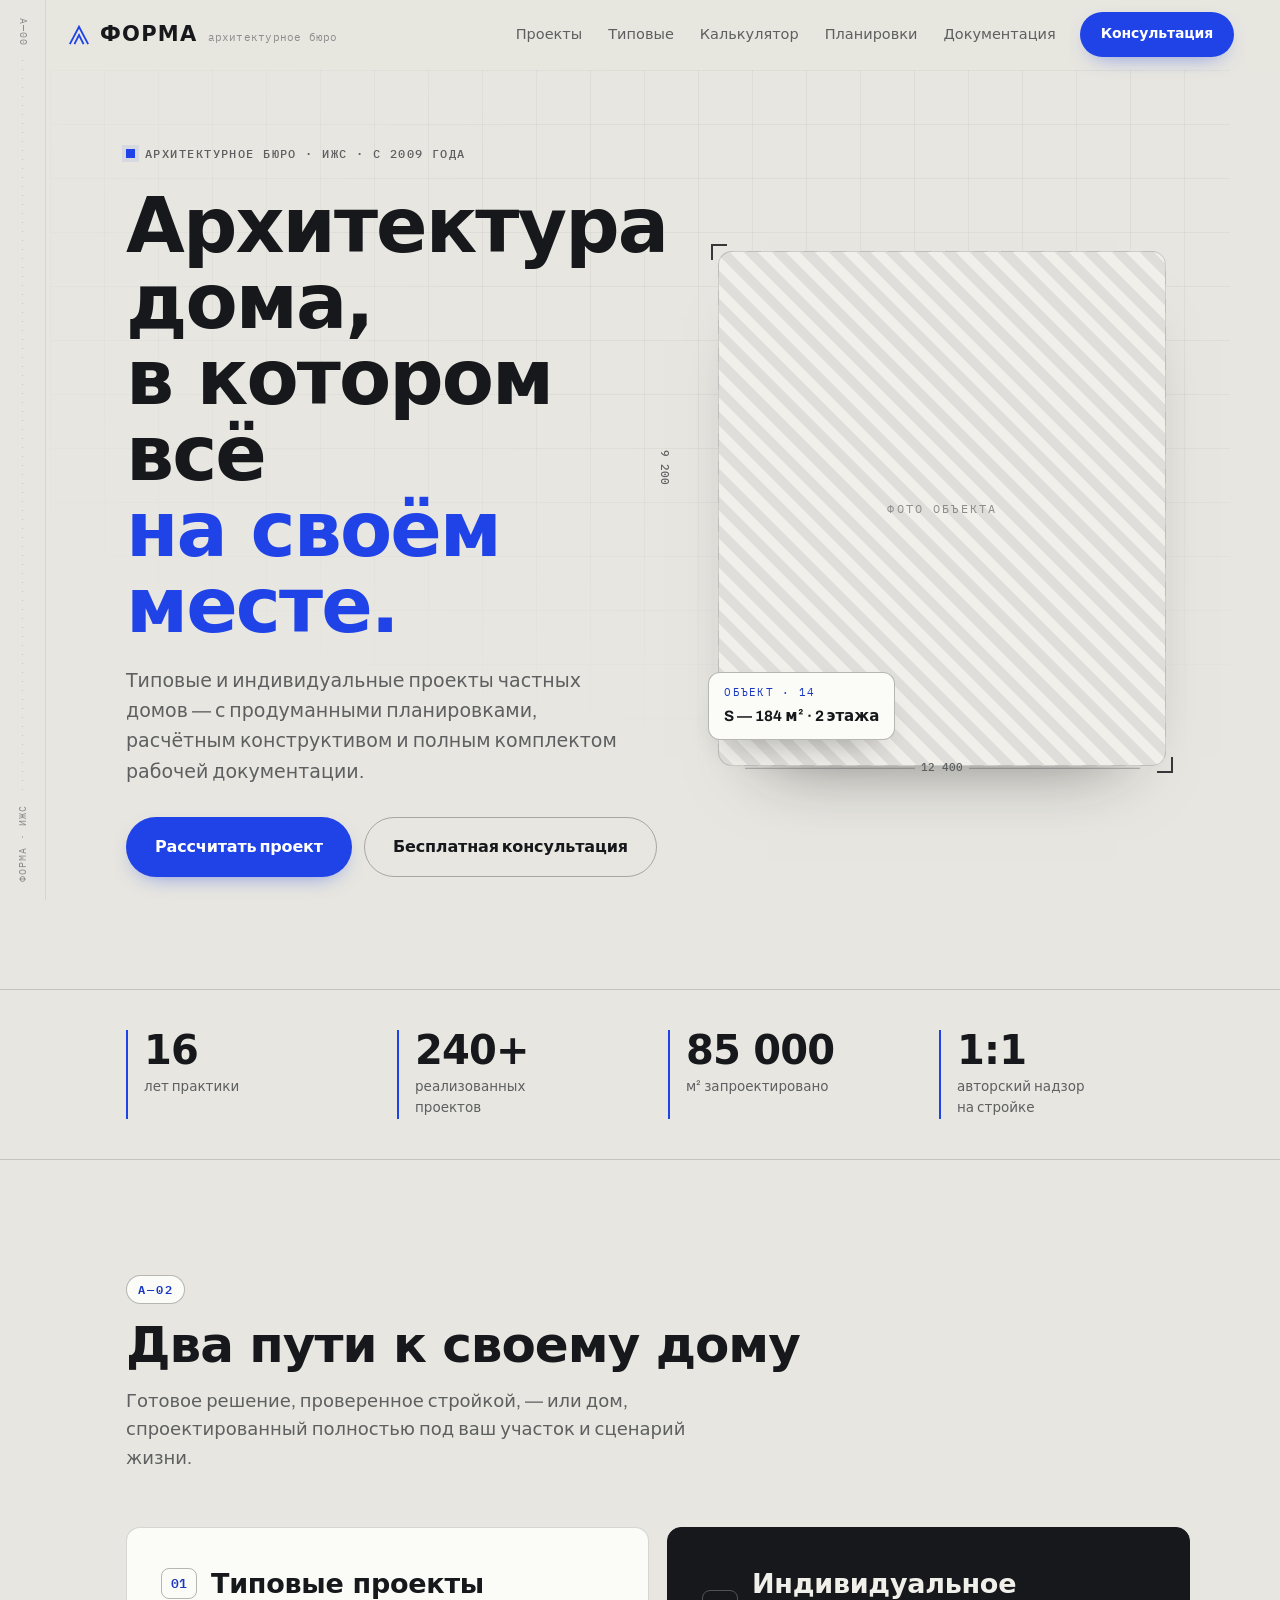
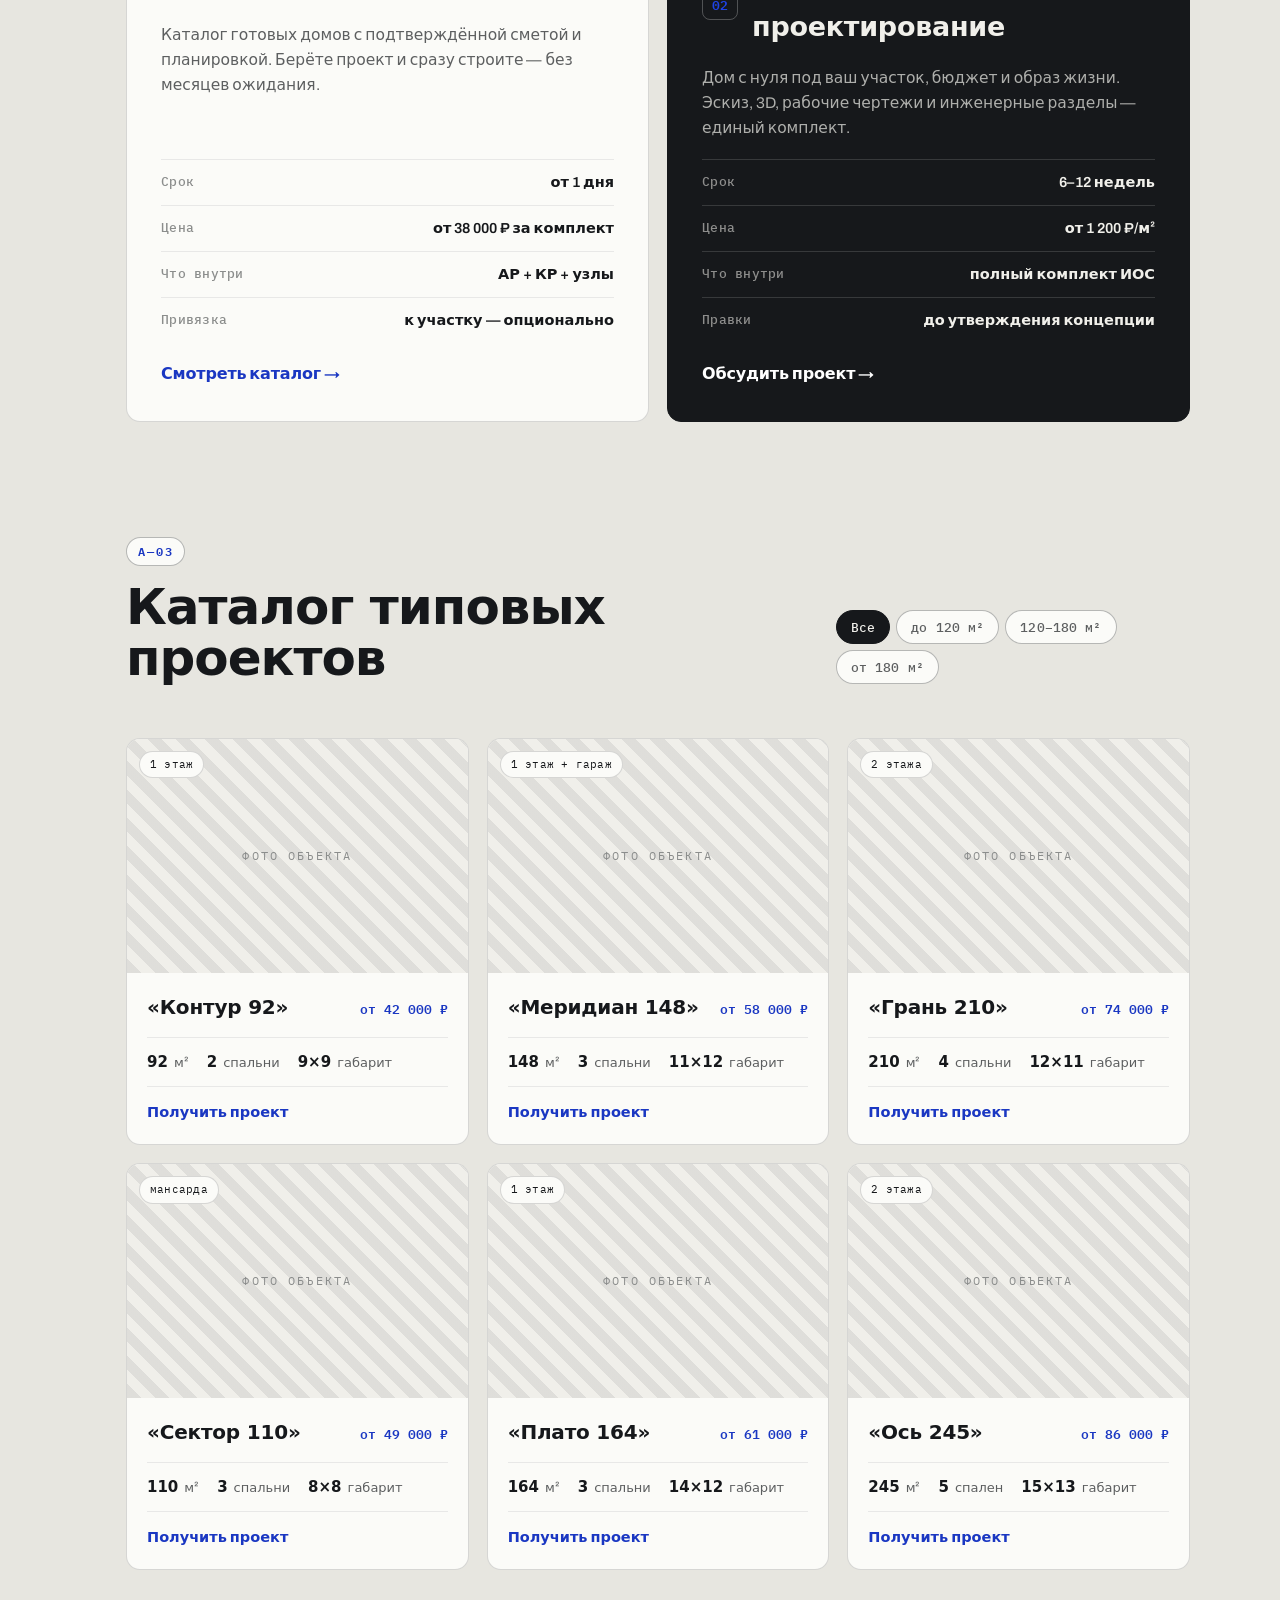
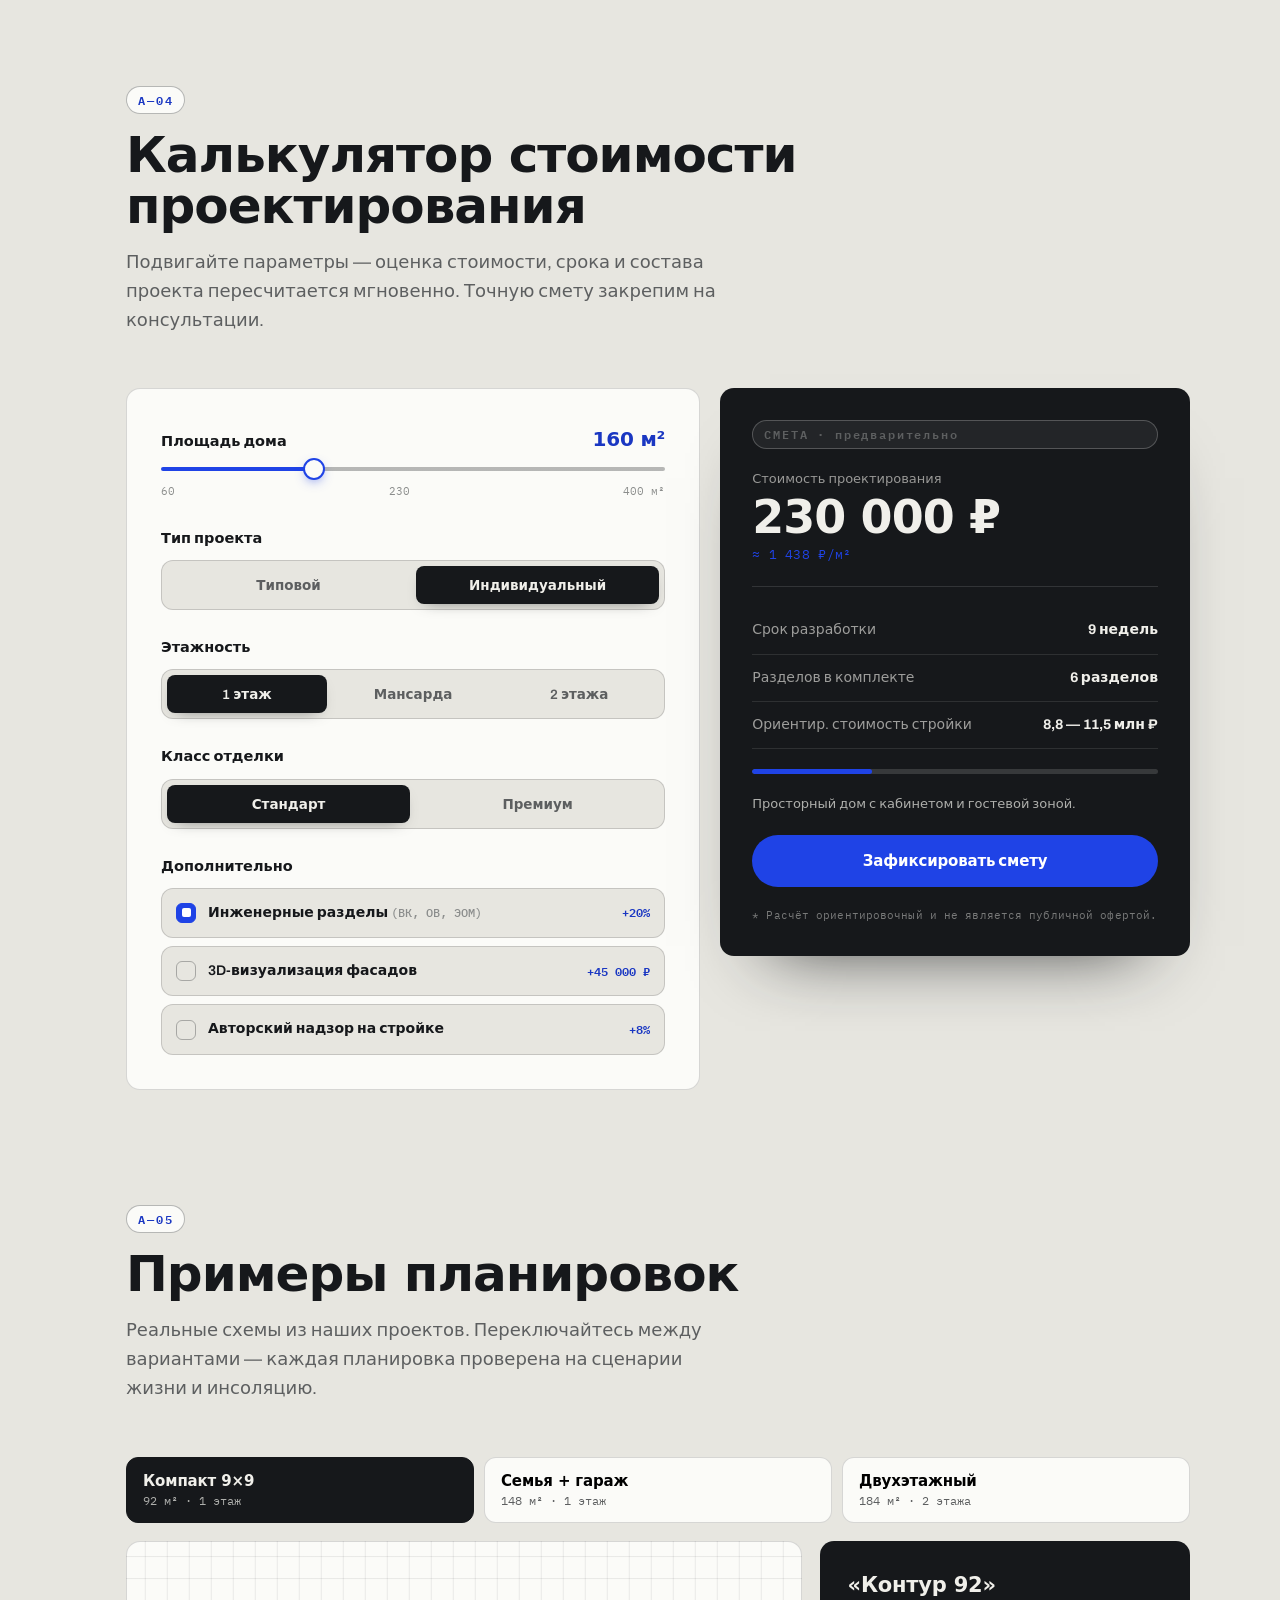
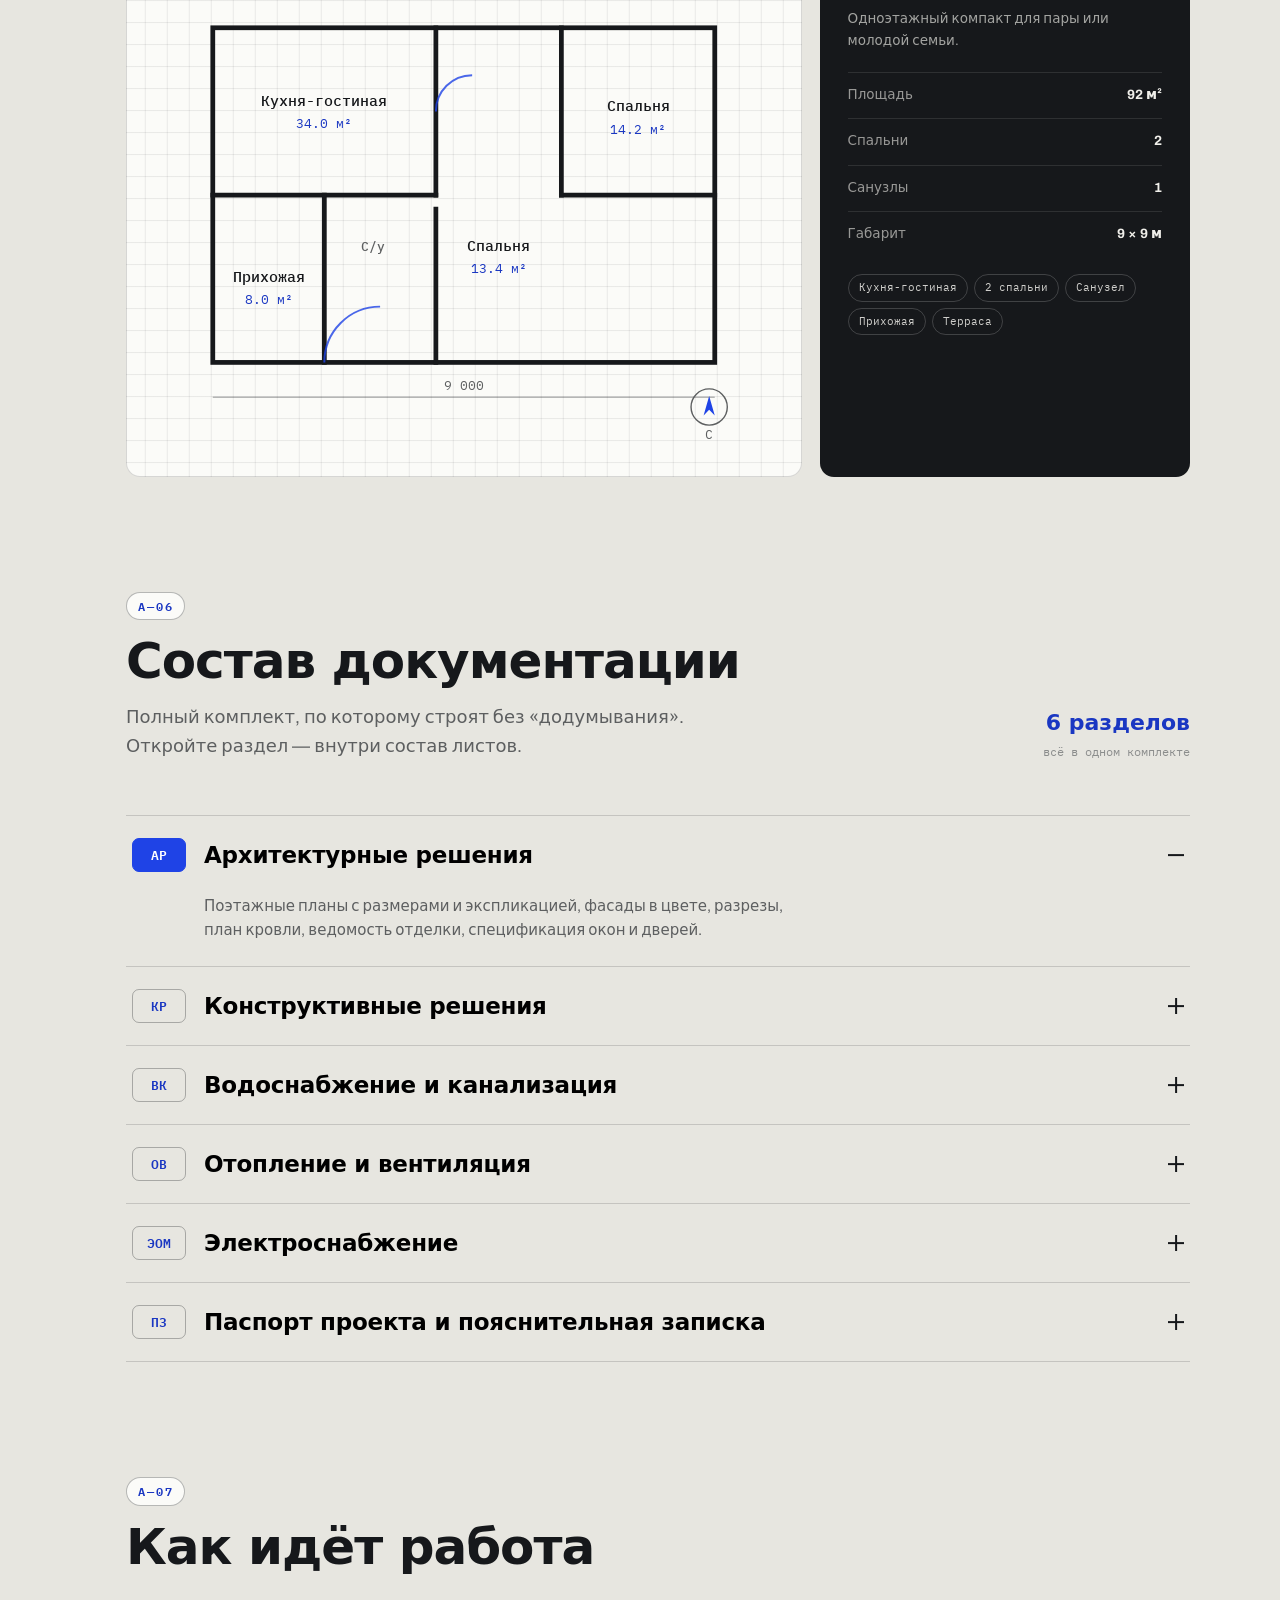
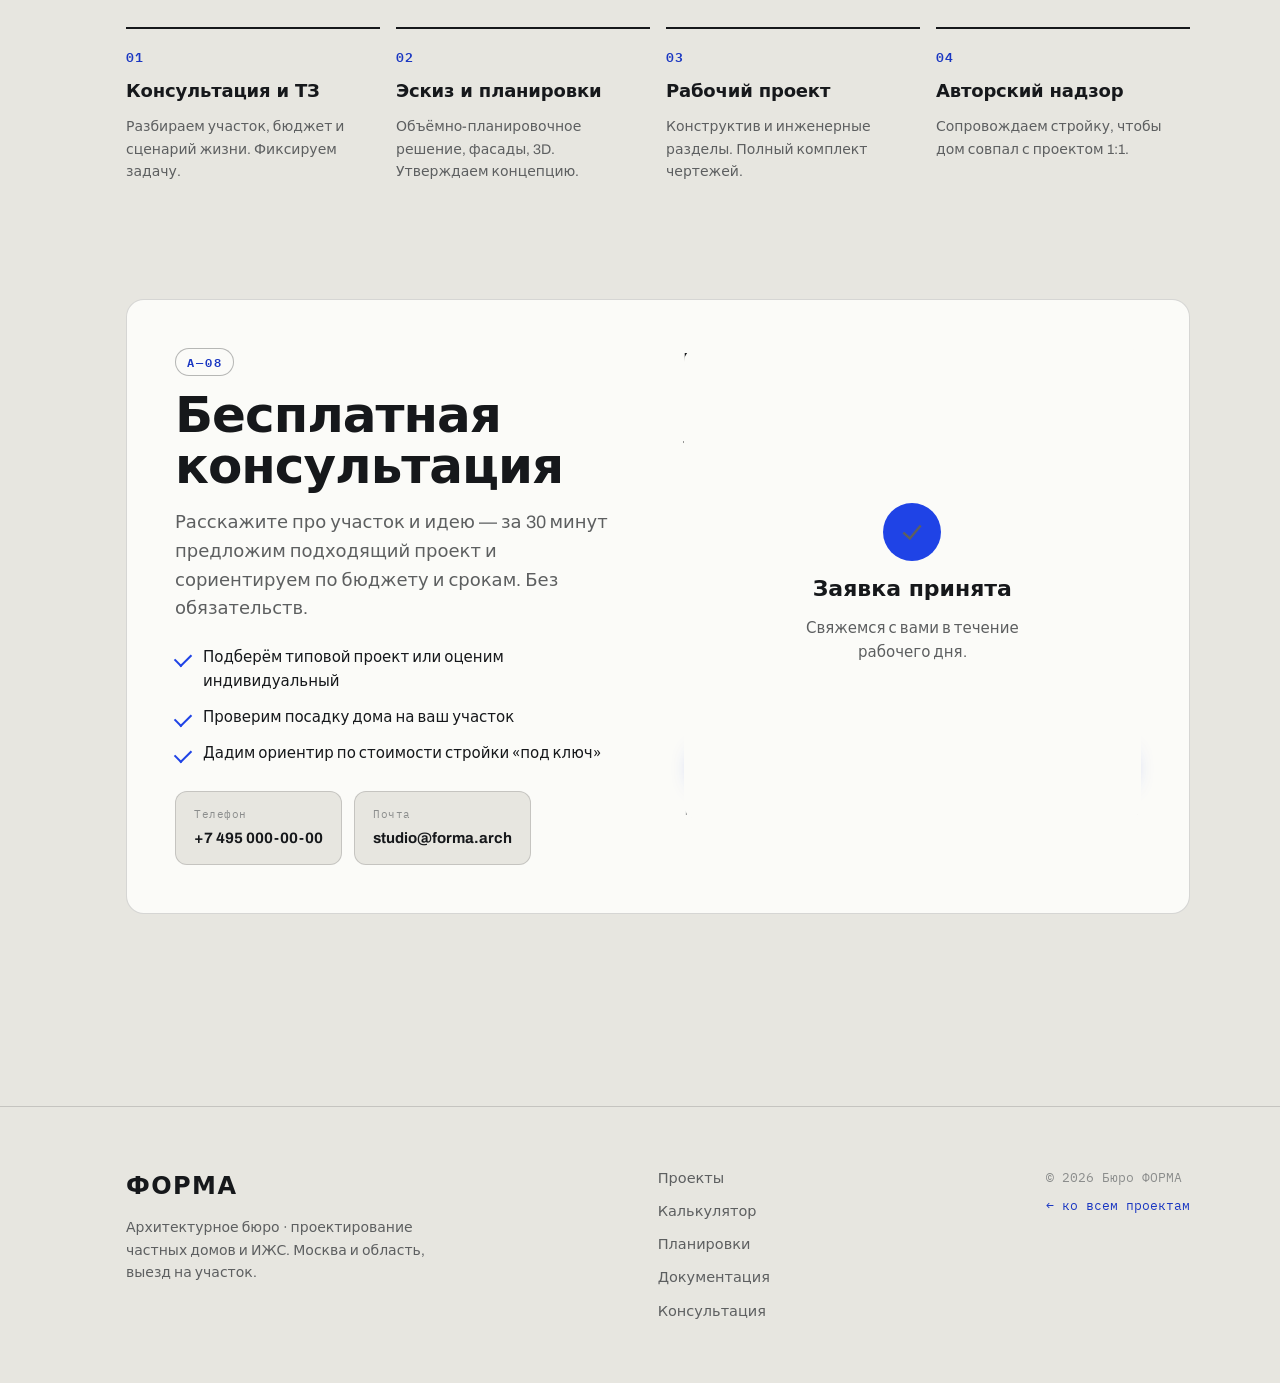
==== architecture/index.html @ de747c98 "feat: ФОРМА — архитектурное бюро ИЖС (лендинг #03) Чертёжный визуальный язык: светлая бумага + графи" ====
<!DOCTYPE html>
<html lang="ru">
<head>
<meta charset="UTF-8" />
<meta name="viewport" content="width=device-width, initial-scale=1.0" />
<title>ФОРМА — архитектурное бюро · проектирование частных домов (ИЖС)</title>
<meta name="description" content="Бюро ФОРМА: типовые и индивидуальные проекты частных домов. Калькулятор стоимости проектирования, примеры планировок, полный состав рабочей документации, бесплатная консультация." />
<meta property="og:title" content="ФОРМА — архитектурное проектирование ИЖС" />
<meta property="og:description" content="Дом, в котором всё на своём месте: планировки, конструктив и полный комплект документации для разрешения и стройки." />
<meta property="og:type" content="website" />
<link rel="preconnect" href="https://fonts.googleapis.com" />
<link rel="preconnect" href="https://fonts.gstatic.com" crossorigin />
<link href="https://fonts.googleapis.com/css2?family=Archivo:wght@400;500;600;700&family=Archivo+Expanded:wght@600;700;800&family=IBM+Plex+Mono:wght@400;500;600&display=swap" rel="stylesheet" />
<link rel="stylesheet" href="styles.css" />
</head>
<body>

<!-- measurement rail -->
<div class="rail" aria-hidden="true">
  <span class="rail__tick">A—00</span>
  <span class="rail__line"></span>
  <span class="rail__tick rail__tick--rot">ФОРМА · ИЖС</span>
</div>

<!-- ░░ NAV ░░ -->
<header class="nav" id="nav">
  <a href="#top" class="brand" aria-label="ФОРМА — на главную">
    <span class="brand__glyph" aria-hidden="true">
      <svg viewBox="0 0 24 24" width="22" height="22"><path d="M2 22 L12 3 L22 22" fill="none" stroke="currentColor" stroke-width="2"/><path d="M7 22 L12 12 L17 22" fill="none" stroke="currentColor" stroke-width="2"/></svg>
    </span>
    <span class="brand__name">ФОРМА</span>
    <span class="brand__sub">архитектурное бюро</span>
  </a>
  <nav class="nav__links" aria-label="Основная навигация">
    <a href="#tracks">Проекты</a>
    <a href="#catalog">Типовые</a>
    <a href="#calc">Калькулятор</a>
    <a href="#plans">Планировки</a>
    <a href="#docs">Документация</a>
  </nav>
  <a href="#consult" class="btn btn--solid nav__cta">Консультация</a>
  <button class="burger" id="burger" aria-label="Открыть меню" aria-expanded="false">
    <span></span><span></span>
  </button>
</header>

<!-- mobile menu -->
<div class="mobile-menu" id="mobileMenu" aria-hidden="true">
  <a href="#tracks">Проекты</a>
  <a href="#catalog">Типовые проекты</a>
  <a href="#calc">Калькулятор м²</a>
  <a href="#plans">Планировки</a>
  <a href="#docs">Состав документации</a>
  <a href="#consult" class="btn btn--solid">Заказать консультацию</a>
</div>

<main id="top">

<!-- ░░ HERO · A-01 ░░ -->
<section class="hero" id="hero">
  <div class="grid-bg" aria-hidden="true"></div>
  <div class="hero__inner">
    <div class="hero__text reveal">
      <p class="eyebrow"><span class="eyebrow__sq"></span> Архитектурное бюро · ИЖС · с 2009 года</p>
      <h1 class="hero__title">
        Архитектура дома,<br />в котором всё<br /><em>на своём месте.</em>
      </h1>
      <p class="hero__lead">
        Типовые и индивидуальные проекты частных домов — с продуманными планировками, расчётным конструктивом и полным комплектом рабочей документации.
      </p>
      <div class="hero__cta">
        <a href="#calc" class="btn btn--solid btn--lg">Рассчитать проект</a>
        <a href="#consult" class="btn btn--ghost btn--lg">Бесплатная консультация</a>
      </div>
    </div>

    <figure class="hero__media reveal">
      <div class="img img--hero">
        <img src="https://images.unsplash.com/photo-1580587771525-78b9dba3b914?auto=format&fit=crop&w=1280&q=80"
             alt="Современный частный дом — реализованный проект бюро ФОРМА"
             onerror="this.closest('.img').classList.add('img--fail')" />
      </div>
      <figcaption class="hero__spec">
        <span class="hero__spec-code">ОБЪЕКТ · 14</span>
        <span class="hero__spec-val">S — 184&nbsp;м² · 2 этажа</span>
      </figcaption>
      <span class="dim dim--bottom" aria-hidden="true"><i></i><b>12&nbsp;400</b><i></i></span>
      <span class="dim dim--left" aria-hidden="true"><i></i><b>9&nbsp;200</b><i></i></span>
      <span class="corner corner--tl" aria-hidden="true"></span>
      <span class="corner corner--br" aria-hidden="true"></span>
    </figure>
  </div>
</section>

<!-- ░░ STATS ░░ -->
<section class="stats" aria-label="Бюро в цифрах">
  <div class="stats__inner">
    <div class="stat reveal"><span class="stat__num" data-count="16">16</span><span class="stat__lbl">лет практики</span></div>
    <div class="stat reveal"><span class="stat__num" data-count="240" data-suffix="+">240+</span><span class="stat__lbl">реализованных проектов</span></div>
    <div class="stat reveal"><span class="stat__num" data-count="85" data-suffix=" 000">85 000</span><span class="stat__lbl">м² запроектировано</span></div>
    <div class="stat reveal"><span class="stat__num stat__num--txt">1:1</span><span class="stat__lbl">авторский надзор на стройке</span></div>
  </div>
</section>

<!-- ░░ TRACKS · A-02 — два пути ░░ -->
<section class="section tracks" id="tracks">
  <div class="section__head">
    <span class="sheet">A—02</span>
    <h2 class="section__title">Два пути к своему дому</h2>
    <p class="section__sub">Готовое решение, проверенное стройкой, — или дом, спроектированный полностью под ваш участок и сценарий жизни.</p>
  </div>

  <div class="tracks__grid">
    <article class="track reveal">
      <div class="track__top">
        <span class="track__idx">01</span>
        <h3 class="track__title">Типовые проекты</h3>
      </div>
      <p class="track__desc">Каталог готовых домов с подтверждённой сметой и планировкой. Берёте проект и сразу строите — без месяцев ожидания.</p>
      <ul class="track__list">
        <li><span>Срок</span> от 1 дня</li>
        <li><span>Цена</span> от 38 000 ₽ за комплект</li>
        <li><span>Что внутри</span> АР + КР + узлы</li>
        <li><span>Привязка</span> к участку — опционально</li>
      </ul>
      <a href="#catalog" class="track__link">Смотреть каталог →</a>
    </article>

    <article class="track track--accent reveal">
      <div class="track__top">
        <span class="track__idx">02</span>
        <h3 class="track__title">Индивидуальное проектирование</h3>
      </div>
      <p class="track__desc">Дом с нуля под ваш участок, бюджет и образ жизни. Эскиз, 3D, рабочие чертежи и инженерные разделы — единый комплект.</p>
      <ul class="track__list">
        <li><span>Срок</span> 6–12 недель</li>
        <li><span>Цена</span> от 1 200 ₽/м²</li>
        <li><span>Что внутри</span> полный комплект ИОС</li>
        <li><span>Правки</span> до утверждения концепции</li>
      </ul>
      <a href="#consult" class="track__link">Обсудить проект →</a>
    </article>
  </div>
</section>

<!-- ░░ CATALOG · A-03 — типовые проекты ░░ -->
<section class="section catalog" id="catalog">
  <div class="section__head section__head--row">
    <div>
      <span class="sheet">A—03</span>
      <h2 class="section__title">Каталог типовых проектов</h2>
    </div>
    <div class="filters" id="filters" role="tablist" aria-label="Фильтр проектов">
      <button class="filter is-active" data-filter="all" role="tab" aria-selected="true">Все</button>
      <button class="filter" data-filter="compact" role="tab" aria-selected="false">до 120 м²</button>
      <button class="filter" data-filter="family" role="tab" aria-selected="false">120–180 м²</button>
      <button class="filter" data-filter="large" role="tab" aria-selected="false">от 180 м²</button>
    </div>
  </div>

  <div class="cat__grid" id="catGrid">
    <article class="house reveal" data-cat="compact">
      <div class="img house__img">
        <img loading="lazy" src="https://images.unsplash.com/photo-1512917774080-9991f1c4c750?auto=format&fit=crop&w=900&q=80" alt="Типовой проект — компактный одноэтажный дом" onerror="this.closest('.img').classList.add('img--fail')" />
        <span class="house__tag">1 этаж</span>
      </div>
      <div class="house__body">
        <div class="house__row"><h3 class="house__name">«Контур&nbsp;92»</h3><span class="house__price">от 42 000 ₽</span></div>
        <ul class="house__specs">
          <li><b>92</b> м²</li><li><b>2</b> спальни</li><li><b>9×9</b> габарит</li>
        </ul>
        <a href="#consult" class="house__cta">Получить проект</a>
      </div>
    </article>

    <article class="house reveal" data-cat="family">
      <div class="img house__img">
        <img loading="lazy" src="https://images.unsplash.com/photo-1564013799919-ab600027ffc6?auto=format&fit=crop&w=900&q=80" alt="Типовой проект — семейный дом с гаражом" onerror="this.closest('.img').classList.add('img--fail')" />
        <span class="house__tag">1 этаж + гараж</span>
      </div>
      <div class="house__body">
        <div class="house__row"><h3 class="house__name">«Меридиан&nbsp;148»</h3><span class="house__price">от 58 000 ₽</span></div>
        <ul class="house__specs">
          <li><b>148</b> м²</li><li><b>3</b> спальни</li><li><b>11×12</b> габарит</li>
        </ul>
        <a href="#consult" class="house__cta">Получить проект</a>
      </div>
    </article>

    <article class="house reveal" data-cat="large">
      <div class="img house__img">
        <img loading="lazy" src="https://images.unsplash.com/photo-1518780664697-55e3ad937233?auto=format&fit=crop&w=900&q=80" alt="Типовой проект — двухэтажный дом" onerror="this.closest('.img').classList.add('img--fail')" />
        <span class="house__tag">2 этажа</span>
      </div>
      <div class="house__body">
        <div class="house__row"><h3 class="house__name">«Грань&nbsp;210»</h3><span class="house__price">от 74 000 ₽</span></div>
        <ul class="house__specs">
          <li><b>210</b> м²</li><li><b>4</b> спальни</li><li><b>12×11</b> габарит</li>
        </ul>
        <a href="#consult" class="house__cta">Получить проект</a>
      </div>
    </article>

    <article class="house reveal" data-cat="compact">
      <div class="img house__img">
        <img loading="lazy" src="https://images.unsplash.com/photo-1600585154340-be6161a56a0c?auto=format&fit=crop&w=900&q=80" alt="Типовой проект — дом для узкого участка" onerror="this.closest('.img').classList.add('img--fail')" />
        <span class="house__tag">мансарда</span>
      </div>
      <div class="house__body">
        <div class="house__row"><h3 class="house__name">«Сектор&nbsp;110»</h3><span class="house__price">от 49 000 ₽</span></div>
        <ul class="house__specs">
          <li><b>110</b> м²</li><li><b>3</b> спальни</li><li><b>8×8</b> габарит</li>
        </ul>
        <a href="#consult" class="house__cta">Получить проект</a>
      </div>
    </article>

    <article class="house reveal" data-cat="family">
      <div class="img house__img">
        <img loading="lazy" src="https://images.unsplash.com/photo-1600596542815-ffad4c1539a9?auto=format&fit=crop&w=900&q=80" alt="Типовой проект — одноэтажный дом с террасой" onerror="this.closest('.img').classList.add('img--fail')" />
        <span class="house__tag">1 этаж</span>
      </div>
      <div class="house__body">
        <div class="house__row"><h3 class="house__name">«Плато&nbsp;164»</h3><span class="house__price">от 61 000 ₽</span></div>
        <ul class="house__specs">
          <li><b>164</b> м²</li><li><b>3</b> спальни</li><li><b>14×12</b> габарит</li>
        </ul>
        <a href="#consult" class="house__cta">Получить проект</a>
      </div>
    </article>

    <article class="house reveal" data-cat="large">
      <div class="img house__img">
        <img loading="lazy" src="https://images.unsplash.com/photo-1583608205776-bfd35f0d9f83?auto=format&fit=crop&w=900&q=80" alt="Типовой проект — большой дом для семьи" onerror="this.closest('.img').classList.add('img--fail')" />
        <span class="house__tag">2 этажа</span>
      </div>
      <div class="house__body">
        <div class="house__row"><h3 class="house__name">«Ось&nbsp;245»</h3><span class="house__price">от 86 000 ₽</span></div>
        <ul class="house__specs">
          <li><b>245</b> м²</li><li><b>5</b> спален</li><li><b>15×13</b> габарит</li>
        </ul>
        <a href="#consult" class="house__cta">Получить проект</a>
      </div>
    </article>
  </div>
  <p class="cat__empty" id="catEmpty" hidden>В этой категории пока нет проектов — посмотрите остальные или закажите индивидуальный.</p>
</section>

<!-- ░░ CALC · A-04 — калькулятор м² ░░ -->
<section class="section calc" id="calc">
  <div class="section__head">
    <span class="sheet">A—04</span>
    <h2 class="section__title">Калькулятор стоимости проектирования</h2>
    <p class="section__sub">Подвигайте параметры — оценка стоимости, срока и состава проекта пересчитается мгновенно. Точную смету закрепим на консультации.</p>
  </div>

  <div class="calc__grid">
    <!-- controls -->
    <form class="calc__controls" id="calcForm" novalidate>
      <div class="field">
        <div class="field__top">
          <label for="area">Площадь дома</label>
          <output class="field__out" id="areaOut">160 м²</output>
        </div>
        <input type="range" id="area" min="60" max="400" step="2" value="160" />
        <div class="field__scale"><span>60</span><span>230</span><span>400 м²</span></div>
      </div>

      <div class="field">
        <span class="field__label">Тип проекта</span>
        <div class="seg" id="segType" role="radiogroup" aria-label="Тип проекта">
          <button type="button" class="seg__btn" data-type="standard" role="radio" aria-checked="false">Типовой</button>
          <button type="button" class="seg__btn is-active" data-type="custom" role="radio" aria-checked="true">Индивидуальный</button>
        </div>
      </div>

      <div class="field">
        <span class="field__label">Этажность</span>
        <div class="seg" id="segFloors" role="radiogroup" aria-label="Этажность">
          <button type="button" class="seg__btn is-active" data-floors="1" data-k="1" role="radio" aria-checked="true">1 этаж</button>
          <button type="button" class="seg__btn" data-floors="mansard" data-k="1.05" role="radio" aria-checked="false">Мансарда</button>
          <button type="button" class="seg__btn" data-floors="2" data-k="1.1" role="radio" aria-checked="false">2 этажа</button>
        </div>
      </div>

      <div class="field">
        <span class="field__label">Класс отделки</span>
        <div class="seg" id="segClass" role="radiogroup" aria-label="Класс отделки">
          <button type="button" class="seg__btn is-active" data-class="standard" data-k="1" role="radio" aria-checked="true">Стандарт</button>
          <button type="button" class="seg__btn" data-class="premium" data-k="1.3" role="radio" aria-checked="false">Премиум</button>
        </div>
      </div>

      <div class="field">
        <span class="field__label">Дополнительно</span>
        <div class="opts">
          <label class="opt"><input type="checkbox" id="optEng" checked /><span class="opt__box"></span><span class="opt__txt">Инженерные разделы <i>(ВК, ОВ, ЭОМ)</i></span><span class="opt__add">+20%</span></label>
          <label class="opt"><input type="checkbox" id="optViz" /><span class="opt__box"></span><span class="opt__txt">3D-визуализация фасадов</span><span class="opt__add">+45 000 ₽</span></label>
          <label class="opt"><input type="checkbox" id="optSup" /><span class="opt__box"></span><span class="opt__txt">Авторский надзор на стройке</span><span class="opt__add">+8%</span></label>
        </div>
      </div>
    </form>

    <!-- result -->
    <aside class="calc__result reveal" aria-live="polite">
      <span class="sheet sheet--light">СМЕТА · предварительно</span>
      <div class="result__main">
        <span class="result__lbl">Стоимость проектирования</span>
        <span class="result__price" id="rPrice">288 000 ₽</span>
        <span class="result__rate" id="rRate">≈ 1 800 ₽/м²</span>
      </div>

      <div class="result__rows">
        <div class="result__row"><span>Срок разработки</span><b id="rTerm">8 недель</b></div>
        <div class="result__row"><span>Разделов в комплекте</span><b id="rDocs">6 разделов</b></div>
        <div class="result__row"><span>Ориентир. стоимость стройки</span><b id="rBuild">8.8 — 12 млн ₽</b></div>
      </div>

      <div class="result__bar" aria-hidden="true">
        <div class="result__bar-fill" id="rBar"></div>
      </div>
      <p class="result__hint" id="rHint">Оптимальный метраж для семьи 3–4 человека.</p>

      <a href="#consult" class="btn btn--solid btn--block">Зафиксировать смету</a>
      <p class="result__note">* Расчёт ориентировочный и не является публичной офертой.</p>
    </aside>
  </div>
</section>

<!-- ░░ PLANS · A-05 — примеры планировок ░░ -->
<section class="section plans" id="plans">
  <div class="section__head">
    <span class="sheet">A—05</span>
    <h2 class="section__title">Примеры планировок</h2>
    <p class="section__sub">Реальные схемы из наших проектов. Переключайтесь между вариантами — каждая планировка проверена на сценарии жизни и инсоляцию.</p>
  </div>

  <div class="plans__wrap">
    <div class="plans__tabs" id="planTabs" role="tablist" aria-label="Варианты планировок">
      <button class="ptab is-active" data-plan="p1" role="tab" aria-selected="true">
        <b>Компакт 9×9</b><span>92 м² · 1 этаж</span>
      </button>
      <button class="ptab" data-plan="p2" role="tab" aria-selected="false">
        <b>Семья + гараж</b><span>148 м² · 1 этаж</span>
      </button>
      <button class="ptab" data-plan="p3" role="tab" aria-selected="false">
        <b>Двухэтажный</b><span>184 м² · 2 этажа</span>
      </button>
    </div>

    <div class="plans__stage">
      <div class="plan__draw">
        <!-- PLAN 1 -->
        <svg class="planSvg is-active" id="p1" viewBox="0 0 440 340" role="img" aria-label="Планировка Компакт 9×9, 92 м²">
          <g class="pl-walls">
            <rect x="40" y="40" width="360" height="240" />
            <line x1="200" y1="40" x2="200" y2="160" />
            <line x1="40" y1="160" x2="200" y2="160" />
            <line x1="200" y1="170" x2="200" y2="280" />
            <line x1="120" y1="160" x2="120" y2="280" />
            <line x1="290" y1="160" x2="400" y2="160" />
            <line x1="290" y1="40" x2="290" y2="160" />
          </g>
          <g class="pl-door">
            <path d="M120 280 a40 40 0 0 1 40 -40" />
            <path d="M200 100 a26 26 0 0 1 26 -26" />
          </g>
          <g class="pl-txt">
            <text x="120" y="96" class="rm">Кухня-гостиная</text>
            <text x="120" y="112" class="ar">34.0 м²</text>
            <text x="345" y="100" class="rm">Спальня</text>
            <text x="345" y="116" class="ar">14.2 м²</text>
            <text x="80" y="222" class="rm">Прихожая</text>
            <text x="80" y="238" class="ar">8.0 м²</text>
            <text x="245" y="200" class="rm">Спальня</text>
            <text x="245" y="216" class="ar">13.4 м²</text>
            <text x="155" y="200" class="rm rm--sm">С/у</text>
          </g>
          <g class="pl-dim">
            <line x1="40" y1="305" x2="400" y2="305" /><text x="220" y="300" class="dm">9 000</text>
            <line x1="40" y1="40" x2="40" y2="40" />
          </g>
          <g class="pl-north"><circle cx="396" cy="312" r="13"/><path d="M396 304 L392 318 L396 314 L400 318 Z"/><text x="396" y="335" class="nlbl">С</text></g>
        </svg>

        <!-- PLAN 2 -->
        <svg class="planSvg" id="p2" viewBox="0 0 440 340" role="img" aria-label="Планировка Семья с гаражом, 148 м²">
          <g class="pl-walls">
            <rect x="30" y="40" width="380" height="250" />
            <line x1="300" y1="40" x2="300" y2="290" />
            <line x1="30" y1="165" x2="300" y2="165" />
            <line x1="150" y1="165" x2="150" y2="290" />
            <line x1="225" y1="165" x2="225" y2="290" />
            <line x1="150" y1="100" x2="300" y2="100" />
          </g>
          <g class="pl-door">
            <path d="M150 165 a34 34 0 0 1 34 -34" />
            <path d="M300 230 a30 30 0 0 1 -30 30" />
          </g>
          <g class="pl-txt">
            <text x="90" y="106" class="rm">Кухня-</text>
            <text x="90" y="122" class="rm">гостиная</text>
            <text x="90" y="140" class="ar">41.0 м²</text>
            <text x="225" y="74" class="rm">Спальня</text>
            <text x="225" y="90" class="ar">16 м²</text>
            <text x="225" y="132" class="rm">Гардероб</text>
            <text x="90" y="232" class="rm">Спальня</text>
            <text x="90" y="248" class="ar">14 м²</text>
            <text x="187" y="232" class="rm rm--sm">С/у</text>
            <text x="262" y="232" class="rm">Спальня</text>
            <text x="262" y="248" class="ar">13 м²</text>
            <text x="355" y="160" class="rm">Гараж</text>
            <text x="355" y="176" class="ar">21 м²</text>
            <text x="355" y="250" class="rm rm--sm">Котельная</text>
          </g>
          <g class="pl-dim">
            <line x1="30" y1="312" x2="410" y2="312" /><text x="220" y="307" class="dm">11 400</text>
          </g>
          <g class="pl-north"><circle cx="396" cy="58" r="13"/><path d="M396 50 L392 64 L396 60 L400 64 Z"/><text x="396" y="81" class="nlbl">С</text></g>
        </svg>

        <!-- PLAN 3 -->
        <svg class="planSvg" id="p3" viewBox="0 0 440 340" role="img" aria-label="Планировка Двухэтажный дом, 1-й этаж, 184 м²">
          <g class="pl-walls">
            <rect x="50" y="40" width="340" height="240" />
            <line x1="230" y1="40" x2="230" y2="280" />
            <line x1="230" y1="150" x2="390" y2="150" />
            <line x1="310" y1="150" x2="310" y2="280" />
            <line x1="50" y1="200" x2="230" y2="200" />
          </g>
          <g class="pl-stair">
            <rect x="250" y="170" width="44" height="92" class="st-box"/>
            <line x1="250" y1="184" x2="294" y2="184"/><line x1="250" y1="198" x2="294" y2="198"/>
            <line x1="250" y1="212" x2="294" y2="212"/><line x1="250" y1="226" x2="294" y2="226"/>
            <line x1="250" y1="240" x2="294" y2="240"/>
          </g>
          <g class="pl-door">
            <path d="M50 200 a30 30 0 0 1 30 -30" />
          </g>
          <g class="pl-txt">
            <text x="140" y="116" class="rm">Гостиная-</text>
            <text x="140" y="132" class="rm">столовая</text>
            <text x="140" y="150" class="ar">38 м²</text>
            <text x="140" y="244" class="rm">Кухня</text>
            <text x="140" y="260" class="ar">18 м²</text>
            <text x="272" y="100" class="rm">Гостевая</text>
            <text x="272" y="116" class="ar">12 м²</text>
            <text x="272" y="160" class="rm rm--sm">Холл · лестница</text>
            <text x="350" y="216" class="rm rm--sm">С/у</text>
            <text x="350" y="120" class="rm rm--sm">Тамбур</text>
          </g>
          <g class="pl-dim">
            <line x1="50" y1="302" x2="390" y2="302" /><text x="220" y="297" class="dm">11 000 · 1-й этаж</text>
          </g>
          <g class="pl-north"><circle cx="376" cy="58" r="13"/><path d="M376 50 L372 64 L376 60 L380 64 Z"/><text x="376" y="81" class="nlbl">С</text></g>
        </svg>
      </div>

      <aside class="plan__info" id="planInfo">
        <div class="plan__legend" id="planLegend"></div>
      </aside>
    </div>
  </div>
</section>

<!-- ░░ DOCS · A-06 — состав документации ░░ -->
<section class="section docs" id="docs">
  <div class="section__head section__head--row">
    <div>
      <span class="sheet">A—06</span>
      <h2 class="section__title">Состав документации</h2>
      <p class="section__sub">Полный комплект, по которому строят без «додумывания». Откройте раздел — внутри состав листов.</p>
    </div>
    <div class="docs__meta">
      <span class="docs__count" id="docCount">6 разделов</span>
      <span class="docs__hint">всё в одном комплекте</span>
    </div>
  </div>

  <div class="acc" id="acc">
    <div class="acc__item is-open">
      <button class="acc__head" aria-expanded="true">
        <span class="acc__code">АР</span>
        <span class="acc__name">Архитектурные решения</span>
        <span class="acc__sign" aria-hidden="true"></span>
      </button>
      <div class="acc__body"><div class="acc__inner">
        Поэтажные планы с размерами и экспликацией, фасады в цвете, разрезы, план кровли, ведомость отделки, спецификация окон и дверей.
      </div></div>
    </div>
    <div class="acc__item">
      <button class="acc__head" aria-expanded="false">
        <span class="acc__code">КР</span>
        <span class="acc__name">Конструктивные решения</span>
        <span class="acc__sign" aria-hidden="true"></span>
      </button>
      <div class="acc__body"><div class="acc__inner">
        План фундамента, схемы перекрытий и стропильной системы, узлы и сечения, спецификация металла и пиломатериала, расчёт нагрузок.
      </div></div>
    </div>
    <div class="acc__item">
      <button class="acc__head" aria-expanded="false">
        <span class="acc__code">ВК</span>
        <span class="acc__name">Водоснабжение и канализация</span>
        <span class="acc__sign" aria-hidden="true"></span>
      </button>
      <div class="acc__body"><div class="acc__inner">
        Разводка водопровода и канализации, точки подключения сантехники, аксонометрия, спецификация труб и оборудования.
      </div></div>
    </div>
    <div class="acc__item">
      <button class="acc__head" aria-expanded="false">
        <span class="acc__code">ОВ</span>
        <span class="acc__name">Отопление и вентиляция</span>
        <span class="acc__sign" aria-hidden="true"></span>
      </button>
      <div class="acc__body"><div class="acc__inner">
        Схема отопления, расстановка радиаторов / тёплых полов, теплотехнический расчёт, приточно-вытяжная вентиляция, подбор котла.
      </div></div>
    </div>
    <div class="acc__item">
      <button class="acc__head" aria-expanded="false">
        <span class="acc__code">ЭОМ</span>
        <span class="acc__name">Электроснабжение</span>
        <span class="acc__sign" aria-hidden="true"></span>
      </button>
      <div class="acc__body"><div class="acc__inner">
        План розеток и освещения, групповые щиты, кабельные трассы, расчёт мощности, схема заземления и молниезащиты.
      </div></div>
    </div>
    <div class="acc__item">
      <button class="acc__head" aria-expanded="false">
        <span class="acc__code">ПЗ</span>
        <span class="acc__name">Паспорт проекта и пояснительная записка</span>
        <span class="acc__sign" aria-hidden="true"></span>
      </button>
      <div class="acc__body"><div class="acc__inner">
        Общие данные, ТЭП, паспорт фасадов, 3D-визуализация (опционально) и пояснительная записка — пакет для согласования и разрешения.
      </div></div>
    </div>
  </div>
</section>

<!-- ░░ PROCESS · A-07 ░░ -->
<section class="section process" id="process">
  <div class="section__head">
    <span class="sheet">A—07</span>
    <h2 class="section__title">Как идёт работа</h2>
  </div>
  <ol class="steps">
    <li class="step reveal"><span class="step__n">01</span><h3>Консультация и ТЗ</h3><p>Разбираем участок, бюджет и сценарий жизни. Фиксируем задачу.</p></li>
    <li class="step reveal"><span class="step__n">02</span><h3>Эскиз и планировки</h3><p>Объёмно-планировочное решение, фасады, 3D. Утверждаем концепцию.</p></li>
    <li class="step reveal"><span class="step__n">03</span><h3>Рабочий проект</h3><p>Конструктив и инженерные разделы. Полный комплект чертежей.</p></li>
    <li class="step reveal"><span class="step__n">04</span><h3>Авторский надзор</h3><p>Сопровождаем стройку, чтобы дом совпал с проектом 1:1.</p></li>
  </ol>
</section>

<!-- ░░ CONSULT · A-08 — консультация ░░ -->
<section class="section consult" id="consult">
  <div class="consult__grid">
    <div class="consult__intro reveal">
      <span class="sheet">A—08</span>
      <h2 class="section__title">Бесплатная консультация</h2>
      <p class="section__sub">Расскажите про участок и идею — за 30 минут предложим подходящий проект и сориентируем по бюджету и срокам. Без обязательств.</p>
      <ul class="consult__pts">
        <li>Подберём типовой проект или оценим индивидуальный</li>
        <li>Проверим посадку дома на ваш участок</li>
        <li>Дадим ориентир по стоимости стройки «под ключ»</li>
      </ul>
      <div class="consult__contacts">
        <a href="tel:+74950000000" class="cc"><span>Телефон</span><b>+7 495 000-00-00</b></a>
        <a href="mailto:studio@forma.arch" class="cc"><span>Почта</span><b>studio@forma.arch</b></a>
      </div>
    </div>

    <form class="consult__form reveal" id="leadForm" novalidate>
      <div class="cf">
        <label for="lname">Как к вам обращаться</label>
        <input type="text" id="lname" name="name" placeholder="Имя" autocomplete="name" />
        <span class="cf__err" data-for="lname">Введите имя</span>
      </div>
      <div class="cf">
        <label for="lphone">Телефон</label>
        <input type="tel" id="lphone" name="phone" placeholder="+7 (___) ___-__-__" inputmode="tel" autocomplete="tel" />
        <span class="cf__err" data-for="lphone">Введите телефон в формате +7 (XXX) XXX-XX-XX</span>
      </div>
      <div class="cf">
        <label for="ltype">Что планируете</label>
        <div class="select">
          <select id="ltype" name="type">
            <option value="" disabled selected>Выберите вариант</option>
            <option>Типовой проект из каталога</option>
            <option>Индивидуальное проектирование</option>
            <option>Пока выбираю / нужна консультация</option>
          </select>
        </div>
      </div>
      <div class="cf">
        <label for="lmsg">Комментарий <i>(необязательно)</i></label>
        <textarea id="lmsg" name="msg" rows="3" placeholder="Площадь, участок, пожелания…"></textarea>
      </div>
      <button type="submit" class="btn btn--solid btn--block btn--lg">Записаться на консультацию</button>
      <p class="cf__policy">Нажимая кнопку, вы соглашаетесь с обработкой персональных данных.</p>

      <div class="cf__ok" id="leadOk" hidden>
        <span class="cf__ok-mark" aria-hidden="true">
          <svg viewBox="0 0 24 24" width="26" height="26"><path d="M4 12.5 L10 18 L20 6" fill="none" stroke="currentColor" stroke-width="2.2"/></svg>
        </span>
        <b>Заявка принята</b>
        <span>Свяжемся с вами в течение рабочего дня.</span>
      </div>
    </form>
  </div>
</section>

</main>

<!-- ░░ FOOTER ░░ -->
<footer class="foot">
  <div class="foot__inner">
    <div class="foot__brand">
      <span class="brand__name">ФОРМА</span>
      <p>Архитектурное бюро · проектирование частных домов и ИЖС. Москва и область, выезд на участок.</p>
    </div>
    <nav class="foot__nav" aria-label="Footer">
      <a href="#tracks">Проекты</a>
      <a href="#calc">Калькулятор</a>
      <a href="#plans">Планировки</a>
      <a href="#docs">Документация</a>
      <a href="#consult">Консультация</a>
    </nav>
    <div class="foot__meta">
      <span>© 2026 Бюро ФОРМА</span>
      <a href="../index.html">← ко всем проектам</a>
    </div>
  </div>
</footer>

<script src="script.js"></script>
</body>
</html>
---- architecture/styles.css ----
/* ===========================================================
   ФОРМА — архитектурное бюро ИЖС
   Light "drafting paper" theme · graphite ink · blueprint cobalt
   =========================================================== */

:root{
  --paper:#e7e6e0;          /* base — concrete / drafting paper */
  --paper-2:#f0efea;        /* raised surface */
  --paper-3:#fbfbf8;        /* brightest cards */
  --ink:#16181b;            /* near-black text */
  --ink-2:#5d5f60;          /* muted */
  --ink-3:#8b8d8c;          /* faint */
  --line:rgba(22,24,27,.16);
  --line-2:rgba(22,24,27,.30);
  --line-soft:rgba(22,24,27,.08);
  --accent:#1f43e6;         /* blueprint cobalt */
  --accent-ink:#1a37c2;     /* darker for text on paper */
  --accent-wash:rgba(31,67,230,.08);
  --ok:#1f43e6;

  --d:"Archivo Expanded",system-ui,sans-serif;   /* display */
  --s:"Archivo",system-ui,sans-serif;            /* sans / UI / body */
  --m:"IBM Plex Mono",ui-monospace,monospace;    /* technical mono */

  --r:14px;                 /* radius scale (soft, locked) */
  --r-sm:10px;
  --max:1180px;
  --ease:cubic-bezier(.22,1,.36,1);
}

*{margin:0;padding:0;box-sizing:border-box}
html{scroll-behavior:smooth;-webkit-text-size-adjust:100%}
body{
  background:var(--paper);color:var(--ink);
  font-family:var(--s);font-size:16px;line-height:1.6;
  -webkit-font-smoothing:antialiased;text-rendering:optimizeLegibility;
  overflow-x:hidden;
}
a{color:inherit;text-decoration:none}
ul{list-style:none}
img{display:block;max-width:100%}
::selection{background:var(--accent);color:#fff}
:focus-visible{outline:2px solid var(--accent);outline-offset:3px;border-radius:2px}

/* ---------- shared bits ---------- */
.eyebrow{
  font-family:var(--m);font-size:12px;font-weight:500;letter-spacing:.12em;
  text-transform:uppercase;color:var(--ink-2);display:inline-flex;align-items:center;gap:10px;
}
.eyebrow__sq{width:9px;height:9px;background:var(--accent);display:inline-block;
  box-shadow:0 0 0 4px var(--accent-wash)}
.sheet{
  font-family:var(--m);font-size:11.5px;font-weight:600;letter-spacing:.16em;
  color:var(--accent-ink);border:1px solid var(--line-2);border-radius:100px;
  padding:4px 11px;display:inline-block;background:var(--paper-3);
}
.sheet--light{color:var(--ink-2);border-color:rgba(255,255,255,.22);background:rgba(255,255,255,.06)}

/* ---------- buttons ---------- */
.btn{
  --bg:transparent;--fg:var(--ink);
  font-family:var(--s);font-weight:600;font-size:15px;letter-spacing:-.01em;
  display:inline-flex;align-items:center;justify-content:center;gap:8px;
  padding:13px 22px;border-radius:100px;border:1.5px solid transparent;
  background:var(--bg);color:var(--fg);cursor:pointer;white-space:nowrap;
  transition:transform .18s var(--ease),background .22s,border-color .22s,color .22s,box-shadow .22s;
}
.btn:active{transform:translateY(1px)}
.btn--solid{--bg:var(--accent);--fg:#fff;box-shadow:0 8px 22px -12px rgba(31,67,230,.7)}
.btn--solid:hover{--bg:var(--accent-ink);transform:translateY(-2px);box-shadow:0 14px 30px -12px rgba(31,67,230,.75)}
.btn--ghost{--fg:var(--ink);border-color:var(--line-2)}
.btn--ghost:hover{border-color:var(--ink);transform:translateY(-2px)}
.btn--lg{padding:16px 28px;font-size:16px}
.btn--block{width:100%}

/* ---------- measurement rail ---------- */
.rail{position:fixed;left:0;top:0;bottom:0;width:46px;z-index:60;
  display:flex;flex-direction:column;align-items:center;justify-content:space-between;
  padding:18px 0;border-right:1px solid var(--line-soft);pointer-events:none;
  background:linear-gradient(var(--paper),var(--paper));mix-blend-mode:normal}
.rail__tick{font-family:var(--m);font-size:10px;letter-spacing:.1em;color:var(--ink-3);
  writing-mode:vertical-rl}
.rail__tick--rot{transform:rotate(180deg)}
.rail__line{flex:1;width:1px;background:repeating-linear-gradient(var(--line) 0 1px,transparent 1px 9px);margin:14px 0}

/* ---------- nav ---------- */
.nav{
  position:sticky;top:0;z-index:50;height:70px;
  display:flex;align-items:center;gap:24px;
  padding:0 clamp(20px,4vw,46px) 0 calc(46px + clamp(8px,2vw,22px));
  background:color-mix(in srgb,var(--paper) 82%,transparent);
  backdrop-filter:blur(14px) saturate(1.2);
  border-bottom:1px solid transparent;transition:border-color .3s,background .3s;
}
.nav.scrolled{border-bottom-color:var(--line);background:color-mix(in srgb,var(--paper) 92%,transparent)}
.brand{display:flex;align-items:baseline;gap:10px;color:var(--ink)}
.brand__glyph{color:var(--accent);align-self:center;display:flex}
.brand__name{font-family:var(--d);font-weight:800;font-size:21px;letter-spacing:.06em}
.brand__sub{font-family:var(--m);font-size:11px;color:var(--ink-3);letter-spacing:.02em}
.nav__links{display:flex;gap:26px;margin-left:auto}
.nav__links a{font-size:14.5px;color:var(--ink-2);font-weight:500;position:relative;transition:color .2s}
.nav__links a::after{content:"";position:absolute;left:0;right:100%;bottom:-6px;height:1.5px;background:var(--accent);transition:right .28s var(--ease)}
.nav__links a:hover{color:var(--ink)}
.nav__links a:hover::after{right:0}
.nav__cta{padding:10px 20px;font-size:14px}
.burger{display:none;width:42px;height:42px;border:1px solid var(--line-2);border-radius:10px;
  background:var(--paper-3);cursor:pointer;flex-direction:column;align-items:center;justify-content:center;gap:5px}
.burger span{width:18px;height:1.8px;background:var(--ink);transition:.25s var(--ease)}
.burger[aria-expanded="true"] span:first-child{transform:translateY(3.4px) rotate(45deg)}
.burger[aria-expanded="true"] span:last-child{transform:translateY(-3.4px) rotate(-45deg)}

.mobile-menu{position:fixed;inset:70px 0 auto 0;z-index:49;background:var(--paper-2);
  border-bottom:1px solid var(--line);padding:16px clamp(20px,5vw,40px) 26px;
  display:flex;flex-direction:column;gap:4px;
  transform:translateY(-12px);opacity:0;visibility:hidden;transition:.28s var(--ease)}
.mobile-menu.open{transform:none;opacity:1;visibility:visible}
.mobile-menu a{padding:13px 4px;font-size:17px;font-weight:600;border-bottom:1px solid var(--line-soft)}
.mobile-menu .btn{margin-top:14px;border-bottom:none}

/* ---------- layout shell ---------- */
.section{max-width:var(--max);margin:0 auto;
  padding:clamp(64px,9vw,118px) clamp(20px,4vw,40px) 0;
  padding-left:calc(46px + clamp(10px,3vw,30px));}
.section__head{max-width:680px;margin-bottom:clamp(34px,5vw,54px)}
.section__head--row{display:flex;justify-content:space-between;align-items:flex-end;gap:24px;max-width:none}
.section__title{font-family:var(--d);font-weight:700;font-size:clamp(28px,4.4vw,50px);
  line-height:1.02;letter-spacing:-.02em;margin-top:16px}
.section__sub{color:var(--ink-2);font-size:clamp(15px,1.6vw,18px);margin-top:16px;max-width:60ch}

/* ---------- HERO ---------- */
.hero{position:relative;padding:clamp(34px,6vw,70px) clamp(20px,4vw,40px) clamp(40px,6vw,72px);
  padding-left:calc(46px + clamp(10px,3vw,30px));max-width:var(--max);margin:0 auto;overflow:hidden}
.grid-bg{position:absolute;inset:0;z-index:0;pointer-events:none;opacity:.55;
  background-image:
    linear-gradient(var(--line-soft) 1px,transparent 1px),
    linear-gradient(90deg,var(--line-soft) 1px,transparent 1px);
  background-size:54px 54px;
  -webkit-mask-image:radial-gradient(120% 80% at 70% 20%,#000 30%,transparent 78%);
          mask-image:radial-gradient(120% 80% at 70% 20%,#000 30%,transparent 78%)}
.hero__inner{position:relative;z-index:1;display:grid;grid-template-columns:1.05fr .95fr;
  gap:clamp(26px,4vw,56px);align-items:center;min-height:min(74vh,640px)}
.hero__title{font-family:var(--d);font-weight:800;
  font-size:clamp(36px,6.1vw,76px);line-height:1.0;letter-spacing:-.025em;margin:22px 0 0}
.hero__title em{font-style:normal;color:var(--accent)}
.hero__lead{color:var(--ink-2);font-size:clamp(16px,1.7vw,19px);max-width:46ch;margin-top:22px}
.hero__cta{display:flex;flex-wrap:wrap;gap:12px;margin-top:30px}

.hero__media{position:relative}
.hero__media .img--hero{aspect-ratio:4/4.6;border-radius:var(--r);overflow:hidden;
  border:1px solid var(--line);box-shadow:0 40px 70px -50px rgba(22,24,27,.6)}
.hero__media img{width:100%;height:100%;object-fit:cover}
.hero__spec{position:absolute;left:-10px;bottom:26px;background:var(--paper-3);
  border:1px solid var(--line-2);border-radius:12px;padding:11px 15px;
  box-shadow:0 18px 36px -22px rgba(22,24,27,.5);display:flex;flex-direction:column;gap:3px}
.hero__spec-code{font-family:var(--m);font-size:10.5px;letter-spacing:.12em;color:var(--accent-ink)}
.hero__spec-val{font-family:var(--s);font-weight:700;font-size:15px}
/* dimension lines */
.dim{position:absolute;display:flex;align-items:center;gap:6px;font-family:var(--m);
  font-size:11px;color:var(--ink-2)}
.dim i{height:1px;background:var(--line-2);flex:1;min-width:18px}
.dim b{font-weight:500}
.dim--bottom{left:6%;right:6%;bottom:-2px;transform:translateY(50%)}
.dim--left{flex-direction:column;left:-2px;top:14%;bottom:30%;transform:translateX(-130%);writing-mode:vertical-rl}
.dim--left i{width:1px;height:auto}
.corner{position:absolute;width:16px;height:16px;border-color:var(--accent);opacity:.85}
.corner--tl{left:-7px;top:-7px;border-left:2px solid;border-top:2px solid}
.corner--br{right:-7px;bottom:-7px;border-right:2px solid;border-bottom:2px solid}

/* ---------- STATS ---------- */
.stats{border-block:1px solid var(--line);margin-top:clamp(24px,4vw,40px)}
.stats__inner{max-width:var(--max);margin:0 auto;
  padding:clamp(26px,4vw,40px) clamp(20px,4vw,40px);
  padding-left:calc(46px + clamp(10px,3vw,30px));
  display:grid;grid-template-columns:repeat(4,1fr);gap:20px}
.stat{display:flex;flex-direction:column;gap:6px;border-left:2px solid var(--accent);padding-left:16px}
.stat__num{font-family:var(--d);font-weight:700;font-size:clamp(26px,3.4vw,40px);letter-spacing:-.02em;line-height:1}
.stat__num--txt{font-feature-settings:"tnum"}
.stat__lbl{font-size:13.5px;color:var(--ink-2);max-width:18ch}

/* ---------- TRACKS ---------- */
.tracks__grid{display:grid;grid-template-columns:1fr 1fr;gap:18px}
.track{background:var(--paper-3);border:1px solid var(--line);border-radius:var(--r);
  padding:clamp(24px,3vw,34px);display:flex;flex-direction:column;gap:18px;
  transition:transform .3s var(--ease),border-color .3s,box-shadow .3s;position:relative;overflow:hidden}
.track:hover{transform:translateY(-4px);border-color:var(--line-2);box-shadow:0 30px 50px -40px rgba(22,24,27,.6)}
.track--accent{background:var(--ink);color:var(--paper-2);border-color:var(--ink)}
.track--accent .track__desc{color:rgba(240,239,234,.7)}
.track--accent .track__list li{border-color:rgba(255,255,255,.14)}
.track--accent .track__list span{color:rgba(240,239,234,.55)}
.track--accent .track__idx{color:var(--accent);border-color:rgba(255,255,255,.25)}
.track--accent .track__link{color:#fff}
.track__top{display:flex;align-items:center;gap:14px}
.track__idx{font-family:var(--m);font-size:13px;font-weight:600;color:var(--accent-ink);
  border:1px solid var(--line-2);border-radius:8px;padding:4px 9px}
.track__title{font-family:var(--d);font-weight:700;font-size:clamp(20px,2.4vw,27px);letter-spacing:-.01em}
.track__desc{color:var(--ink-2);font-size:15.5px}
.track__list{display:flex;flex-direction:column;margin-top:auto}
.track__list li{display:flex;justify-content:space-between;gap:14px;padding:11px 0;
  border-top:1px solid var(--line-soft);font-size:14.5px;font-weight:600}
.track__list span{color:var(--ink-3);font-weight:500;font-family:var(--m);font-size:12.5px;letter-spacing:.02em}
.track__link{font-weight:600;color:var(--accent-ink);align-self:flex-start;
  transition:gap .2s;letter-spacing:-.01em}
.track:hover .track__link{text-decoration:underline;text-underline-offset:4px}

/* ---------- CATALOG ---------- */
.filters{display:flex;gap:6px;flex-wrap:wrap}
.filter{font-family:var(--m);font-size:12.5px;font-weight:500;letter-spacing:.01em;
  padding:8px 14px;border-radius:100px;border:1px solid var(--line-2);background:var(--paper-3);
  color:var(--ink-2);cursor:pointer;transition:.2s var(--ease)}
.filter:hover{border-color:var(--ink);color:var(--ink)}
.filter.is-active{background:var(--ink);border-color:var(--ink);color:var(--paper-2)}
.cat__grid{display:grid;grid-template-columns:repeat(3,1fr);gap:18px}
.house{background:var(--paper-3);border:1px solid var(--line);border-radius:var(--r);overflow:hidden;
  display:flex;flex-direction:column;transition:transform .3s var(--ease),border-color .3s,box-shadow .3s}
.house:hover{transform:translateY(-5px);border-color:var(--line-2);box-shadow:0 34px 54px -42px rgba(22,24,27,.6)}
.house.hide{display:none}
.house__img{position:relative;aspect-ratio:16/11;overflow:hidden}
.house__img img{width:100%;height:100%;object-fit:cover;transition:transform .55s var(--ease)}
.house:hover .house__img img{transform:scale(1.05)}
.house__tag{position:absolute;left:12px;top:12px;font-family:var(--m);font-size:11px;
  background:var(--paper-3);border:1px solid var(--line);border-radius:100px;padding:4px 10px;letter-spacing:.02em}
.house__body{padding:18px 20px 20px;display:flex;flex-direction:column;gap:14px;flex:1}
.house__row{display:flex;justify-content:space-between;align-items:baseline;gap:12px}
.house__name{font-family:var(--d);font-weight:700;font-size:20px;letter-spacing:-.01em}
.house__price{font-family:var(--m);font-size:13px;font-weight:600;color:var(--accent-ink);white-space:nowrap}
.house__specs{display:flex;gap:18px;font-size:13px;color:var(--ink-2);
  padding:12px 0;border-block:1px solid var(--line-soft)}
.house__specs b{font-family:var(--d);font-weight:700;color:var(--ink);font-size:15px;margin-right:3px}
.house__cta{margin-top:auto;font-weight:600;color:var(--accent-ink);font-size:14.5px}
.house:hover .house__cta{text-decoration:underline;text-underline-offset:4px}
.cat__empty{margin-top:24px;color:var(--ink-2);font-family:var(--m);font-size:14px}

/* ---------- CALCULATOR ---------- */
.calc__grid{display:grid;grid-template-columns:1.1fr .9fr;gap:20px;align-items:start}
.calc__controls{background:var(--paper-3);border:1px solid var(--line);border-radius:var(--r);
  padding:clamp(22px,3vw,34px);display:flex;flex-direction:column;gap:26px}
.field{display:flex;flex-direction:column;gap:12px}
.field__top{display:flex;justify-content:space-between;align-items:baseline}
.field__top label,.field__label{font-weight:600;font-size:14.5px}
.field__label{margin-bottom:-2px}
.field__out{font-family:var(--d);font-weight:700;font-size:20px;color:var(--accent-ink);letter-spacing:-.01em}
.field__scale{display:flex;justify-content:space-between;font-family:var(--m);font-size:11px;color:var(--ink-3)}

/* range */
input[type=range]{-webkit-appearance:none;appearance:none;width:100%;height:4px;border-radius:100px;
  background:linear-gradient(90deg,var(--accent) var(--p,42%),var(--line-2) var(--p,42%));cursor:pointer}
input[type=range]::-webkit-slider-thumb{-webkit-appearance:none;width:22px;height:22px;border-radius:50%;
  background:var(--paper-3);border:2px solid var(--accent);box-shadow:0 4px 12px -4px rgba(31,67,230,.7);transition:transform .15s}
input[type=range]::-webkit-slider-thumb:hover{transform:scale(1.12)}
input[type=range]::-moz-range-thumb{width:22px;height:22px;border-radius:50%;background:var(--paper-3);border:2px solid var(--accent);cursor:pointer}

/* segmented */
.seg{display:grid;grid-auto-flow:column;grid-auto-columns:1fr;gap:6px;
  background:var(--paper);border:1px solid var(--line);border-radius:12px;padding:5px}
.seg__btn{font-family:var(--s);font-weight:600;font-size:13.5px;padding:11px 6px;border:none;
  border-radius:8px;background:transparent;color:var(--ink-2);cursor:pointer;transition:.2s var(--ease)}
.seg__btn:hover{color:var(--ink)}
.seg__btn.is-active{background:var(--ink);color:var(--paper-2);box-shadow:0 6px 16px -10px rgba(22,24,27,.7)}

/* options */
.opts{display:flex;flex-direction:column;gap:8px}
.opt{display:flex;align-items:center;gap:12px;padding:13px 14px;border:1px solid var(--line);
  border-radius:12px;cursor:pointer;background:var(--paper);transition:.2s var(--ease);user-select:none}
.opt:hover{border-color:var(--line-2)}
.opt input{position:absolute;opacity:0;pointer-events:none}
.opt__box{width:20px;height:20px;border:1.6px solid var(--line-2);border-radius:6px;flex:none;
  display:grid;place-items:center;transition:.2s var(--ease);position:relative}
.opt__box::after{content:"";width:9px;height:9px;border-radius:2px;background:#fff;transform:scale(0);transition:transform .18s var(--ease)}
.opt input:checked + .opt__box{background:var(--accent);border-color:var(--accent)}
.opt input:checked + .opt__box::after{transform:scale(1)}
.opt input:focus-visible + .opt__box{outline:2px solid var(--accent);outline-offset:2px}
.opt__txt{font-size:14px;font-weight:600;flex:1}
.opt__txt i{font-style:normal;font-weight:500;color:var(--ink-3);font-family:var(--m);font-size:11.5px}
.opt__add{font-family:var(--m);font-size:12px;color:var(--accent-ink);font-weight:600}

/* result panel */
.calc__result{background:var(--ink);color:var(--paper-2);border-radius:var(--r);
  padding:clamp(24px,3vw,32px);position:sticky;top:90px;display:flex;flex-direction:column;gap:20px;
  box-shadow:0 40px 70px -50px rgba(22,24,27,.9)}
.result__main{display:flex;flex-direction:column;gap:4px;padding-bottom:20px;border-bottom:1px solid rgba(255,255,255,.12)}
.result__lbl{font-size:13px;color:rgba(240,239,234,.6)}
.result__price{font-family:var(--d);font-weight:800;font-size:clamp(34px,4.4vw,46px);letter-spacing:-.02em;line-height:1.04;
  font-variant-numeric:tabular-nums}
.result__rate{font-family:var(--m);font-size:13px;color:var(--accent);letter-spacing:.02em}
.result__rows{display:flex;flex-direction:column}
.result__row{display:flex;justify-content:space-between;gap:14px;padding:12px 0;
  border-bottom:1px solid rgba(255,255,255,.1);font-size:14px}
.result__row span{color:rgba(240,239,234,.62)}
.result__row b{font-weight:700;font-variant-numeric:tabular-nums}
.result__bar{height:5px;border-radius:100px;background:rgba(255,255,255,.14);overflow:hidden}
.result__bar-fill{height:100%;width:42%;border-radius:100px;background:var(--accent);transition:width .4s var(--ease)}
.result__hint{font-size:13px;color:rgba(240,239,234,.7);min-height:1.2em}
.calc__result .btn--solid{box-shadow:none}
.result__note{font-family:var(--m);font-size:10.5px;color:rgba(240,239,234,.45);letter-spacing:.01em}

/* ---------- PLANS ---------- */
.plans__wrap{display:flex;flex-direction:column;gap:18px}
.plans__tabs{display:grid;grid-template-columns:repeat(3,1fr);gap:10px}
.ptab{text-align:left;background:var(--paper-3);border:1px solid var(--line);border-radius:12px;
  padding:14px 16px;cursor:pointer;display:flex;flex-direction:column;gap:3px;transition:.22s var(--ease)}
.ptab:hover{border-color:var(--line-2);transform:translateY(-2px)}
.ptab b{font-family:var(--d);font-weight:700;font-size:15px;letter-spacing:-.01em}
.ptab span{font-family:var(--m);font-size:11.5px;color:var(--ink-2)}
.ptab.is-active{background:var(--ink);border-color:var(--ink);color:var(--paper-2)}
.ptab.is-active span{color:rgba(240,239,234,.7)}

.plans__stage{display:grid;grid-template-columns:1.55fr .85fr;gap:18px;align-items:stretch}
.plan__draw{position:relative;background:var(--paper-3);border:1px solid var(--line);border-radius:var(--r);
  padding:clamp(16px,2.4vw,30px);min-height:330px;display:grid;
  background-image:linear-gradient(var(--line-soft) 1px,transparent 1px),linear-gradient(90deg,var(--line-soft) 1px,transparent 1px);
  background-size:22px 22px;background-position:center}
.planSvg{width:100%;height:auto;grid-area:1/1;opacity:0;visibility:hidden;
  transform:scale(.985);transition:opacity .35s var(--ease),transform .35s var(--ease)}
.planSvg.is-active{opacity:1;visibility:visible;transform:none}
.pl-walls rect,.pl-walls line{stroke:var(--ink);stroke-width:3.4;fill:none;stroke-linecap:square}
.pl-door path{stroke:var(--accent);stroke-width:1.4;fill:none;opacity:.8}
.pl-stair line{stroke:var(--ink-2);stroke-width:1.2}
.st-box{stroke:var(--ink);stroke-width:1.6;fill:none}
.pl-dim line{stroke:var(--line-2);stroke-width:1}
.pl-dim .dm,.pl-txt .rm,.pl-txt .ar{font-family:var(--m)}
.pl-txt .rm{font-size:11px;fill:var(--ink);text-anchor:middle;font-weight:500}
.pl-txt .rm--sm{font-size:9.5px;fill:var(--ink-2)}
.pl-txt .ar{font-size:9.5px;fill:var(--accent-ink);text-anchor:middle}
.pl-dim .dm{font-size:9.5px;fill:var(--ink-2);text-anchor:middle}
.pl-north circle{fill:none;stroke:var(--ink-2);stroke-width:1}
.pl-north path{fill:var(--accent)}
.pl-north .nlbl{font-family:var(--m);font-size:9px;fill:var(--ink-2);text-anchor:middle}

.plan__info{background:var(--ink);color:var(--paper-2);border-radius:var(--r);padding:clamp(20px,2.6vw,28px);
  display:flex;flex-direction:column}
.plan__legend{display:flex;flex-direction:column;gap:2px;animation:fade .4s var(--ease)}
@keyframes fade{from{opacity:0;transform:translateY(6px)}to{opacity:1;transform:none}}
.pl-name{font-family:var(--d);font-weight:700;font-size:21px;letter-spacing:-.01em;margin-bottom:4px}
.pl-tagline{color:rgba(240,239,234,.65);font-size:13.5px;margin-bottom:18px}
.pl-stat{display:flex;justify-content:space-between;gap:12px;padding:11px 0;
  border-top:1px solid rgba(255,255,255,.1);font-size:13.5px}
.pl-stat span{color:rgba(240,239,234,.6)}
.pl-stat b{font-weight:700;font-variant-numeric:tabular-nums}
.pl-rooms{display:flex;flex-wrap:wrap;gap:6px;margin-top:16px}
.pl-room{font-family:var(--m);font-size:11px;color:rgba(240,239,234,.85);
  border:1px solid rgba(255,255,255,.18);border-radius:100px;padding:4px 10px}

/* ---------- DOCS / accordion ---------- */
.docs__meta{text-align:right;display:flex;flex-direction:column;gap:2px;flex:none}
.docs__count{font-family:var(--d);font-weight:700;font-size:22px;color:var(--accent-ink)}
.docs__hint{font-family:var(--m);font-size:12px;color:var(--ink-3)}
.acc{border-top:1px solid var(--line)}
.acc__item{border-bottom:1px solid var(--line)}
.acc__head{width:100%;display:flex;align-items:center;gap:18px;padding:22px 6px;
  background:none;border:none;cursor:pointer;text-align:left;font-family:inherit;transition:padding .25s var(--ease)}
.acc__head:hover{padding-left:14px}
.acc__code{font-family:var(--m);font-weight:600;font-size:13px;color:var(--accent-ink);
  border:1px solid var(--line-2);border-radius:7px;padding:5px 10px;min-width:54px;text-align:center;flex:none}
.acc__name{font-family:var(--d);font-weight:600;font-size:clamp(17px,2vw,23px);letter-spacing:-.01em;flex:1}
.acc__sign{position:relative;width:16px;height:16px;flex:none}
.acc__sign::before,.acc__sign::after{content:"";position:absolute;background:var(--ink);transition:transform .3s var(--ease),opacity .3s}
.acc__sign::before{top:50%;left:0;width:100%;height:1.8px;transform:translateY(-50%)}
.acc__sign::after{left:50%;top:0;height:100%;width:1.8px;transform:translateX(-50%)}
.acc__item.is-open .acc__sign::after{transform:translateX(-50%) scaleY(0)}
.acc__item.is-open .acc__code{background:var(--accent);border-color:var(--accent);color:#fff}
.acc__body{overflow:hidden;height:0;transition:height .34s var(--ease)}
.acc__inner{padding:0 6px 24px 78px;color:var(--ink-2);font-size:15px;max-width:75ch}

/* ---------- PROCESS ---------- */
.steps{display:grid;grid-template-columns:repeat(4,1fr);gap:16px;counter-reset:s}
.step{border-top:2px solid var(--ink);padding-top:18px;display:flex;flex-direction:column;gap:10px}
.step__n{font-family:var(--m);font-size:13px;font-weight:600;color:var(--accent-ink);letter-spacing:.1em}
.step h3{font-family:var(--d);font-weight:700;font-size:18px;letter-spacing:-.01em}
.step p{color:var(--ink-2);font-size:14px}

/* ---------- CONSULT ---------- */
.consult{padding-bottom:clamp(70px,9vw,120px)}
.consult__grid{display:grid;grid-template-columns:1fr 1fr;gap:clamp(24px,4vw,52px);
  background:var(--paper-3);border:1px solid var(--line);border-radius:18px;
  padding:clamp(26px,4vw,48px);align-items:start}
.consult__intro .section__title{margin-top:14px}
.consult__intro .section__sub{margin-bottom:22px}
.consult__pts{display:flex;flex-direction:column;gap:12px;margin-bottom:26px}
.consult__pts li{position:relative;padding-left:28px;font-size:15px;color:var(--ink)}
.consult__pts li::before{content:"";position:absolute;left:0;top:8px;width:14px;height:8px;
  border-left:2px solid var(--accent);border-bottom:2px solid var(--accent);transform:rotate(-45deg)}
.consult__contacts{display:flex;gap:12px;flex-wrap:wrap}
.cc{display:flex;flex-direction:column;gap:2px;padding:14px 18px;border:1px solid var(--line);border-radius:12px;
  transition:.2s var(--ease);background:var(--paper)}
.cc:hover{border-color:var(--ink);transform:translateY(-2px)}
.cc span{font-family:var(--m);font-size:11px;color:var(--ink-3);letter-spacing:.05em}
.cc b{font-weight:700;font-size:15px}

.consult__form{display:flex;flex-direction:column;gap:16px;position:relative}
.cf{display:flex;flex-direction:column;gap:7px}
.cf label{font-weight:600;font-size:13.5px}
.cf label i{font-style:normal;font-weight:500;color:var(--ink-3)}
.cf input,.cf textarea,.select select{font-family:var(--s);font-size:15px;color:var(--ink);
  background:var(--paper);border:1px solid var(--line-2);border-radius:11px;padding:13px 15px;
  width:100%;transition:.2s var(--ease);resize:vertical}
.cf input::placeholder,.cf textarea::placeholder{color:var(--ink-3)}
.cf input:focus,.cf textarea:focus,.select select:focus{border-color:var(--accent);
  box-shadow:0 0 0 3px var(--accent-wash);outline:none}
.cf input.invalid,.cf textarea.invalid{border-color:#c4382f;box-shadow:0 0 0 3px rgba(196,56,47,.1)}
.select{position:relative}
.select::after{content:"";position:absolute;right:16px;top:50%;width:8px;height:8px;
  border-right:2px solid var(--ink-2);border-bottom:2px solid var(--ink-2);transform:translateY(-70%) rotate(45deg);pointer-events:none}
.select select{appearance:none;-webkit-appearance:none;cursor:pointer}
.cf__err{font-family:var(--m);font-size:12px;color:#c4382f;display:none}
.cf.show-err .cf__err{display:block}
.cf__policy{font-family:var(--m);font-size:11px;color:var(--ink-3);text-align:center;line-height:1.5}
.cf__ok{position:absolute;inset:0;background:var(--paper-3);border-radius:14px;
  display:flex;flex-direction:column;align-items:center;justify-content:center;gap:10px;text-align:center;padding:30px;
  animation:fade .4s var(--ease)}
.cf__ok-mark{width:58px;height:58px;border-radius:50%;background:var(--accent);color:#fff;display:grid;place-items:center}
.cf__ok b{font-family:var(--d);font-weight:700;font-size:22px}
.cf__ok span{color:var(--ink-2);font-size:15px;max-width:30ch}

/* ---------- FOOTER ---------- */
.foot{border-top:1px solid var(--line);margin-top:clamp(40px,6vw,80px)}
.foot__inner{max-width:var(--max);margin:0 auto;padding:clamp(40px,5vw,60px) clamp(20px,4vw,40px);
  padding-left:calc(46px + clamp(10px,3vw,30px));
  display:grid;grid-template-columns:1.4fr 1fr auto;gap:30px;align-items:start}
.foot__brand .brand__name{font-family:var(--d);font-weight:800;font-size:24px;letter-spacing:.06em}
.foot__brand p{color:var(--ink-2);font-size:14px;margin-top:12px;max-width:42ch}
.foot__nav{display:flex;flex-direction:column;gap:10px}
.foot__nav a{color:var(--ink-2);font-size:14.5px;transition:color .2s}
.foot__nav a:hover{color:var(--ink)}
.foot__meta{display:flex;flex-direction:column;gap:8px;font-family:var(--m);font-size:12.5px;color:var(--ink-3)}
.foot__meta a{color:var(--accent-ink)}

/* ---------- image fallback ---------- */
.img{position:relative;background:
  repeating-linear-gradient(45deg,var(--line-soft) 0 10px,transparent 10px 20px),var(--paper-2)}
.img--fail img{display:none}
.img--fail::after{content:"ФОТО ОБЪЕКТА";position:absolute;inset:0;display:grid;place-items:center;
  font-family:var(--m);font-size:12px;letter-spacing:.18em;color:var(--ink-3)}

/* ---------- reveal ---------- */
.reveal{opacity:0;transform:translateY(26px);transition:opacity .7s var(--ease),transform .7s var(--ease)}
.reveal.in{opacity:1;transform:none}

/* ===========================================================
   RESPONSIVE
   =========================================================== */
@media(max-width:980px){
  .hero__inner{grid-template-columns:1fr;min-height:auto;gap:34px}
  .hero__media{max-width:480px}
  .calc__grid{grid-template-columns:1fr}
  .calc__result{position:static}
  .plans__stage{grid-template-columns:1fr}
  .stats__inner{grid-template-columns:repeat(2,1fr);gap:26px 20px}
  .tracks__grid,.consult__grid{grid-template-columns:1fr}
  .cat__grid{grid-template-columns:repeat(2,1fr)}
  .steps{grid-template-columns:repeat(2,1fr)}
  .foot__inner{grid-template-columns:1fr 1fr;gap:26px}
}
@media(max-width:720px){
  .nav__links{display:none}
  .nav__cta{display:none}
  .burger{display:flex;margin-left:auto}
  .nav{height:64px}
  .mobile-menu{inset-block-start:64px}
  .section__head--row{flex-direction:column;align-items:flex-start}
  .docs__meta{text-align:left}
  .acc__inner{padding-left:6px}
  .plans__tabs{grid-template-columns:1fr}
  .ptab{flex-direction:row;justify-content:space-between;align-items:center}
}
@media(max-width:540px){
  .rail{display:none}
  .section,.hero,.stats__inner,.foot__inner{padding-left:clamp(18px,5vw,24px)}
  .nav{padding-left:clamp(18px,5vw,24px)}
  .cat__grid{grid-template-columns:1fr}
  .steps{grid-template-columns:1fr}
  .filters{width:100%}
  .hero__title{font-size:clamp(34px,11vw,52px)}
  .seg{grid-auto-flow:row;grid-auto-columns:auto}
}
@media(prefers-reduced-motion:reduce){
  *{animation-duration:.001ms!important;transition-duration:.001ms!important;scroll-behavior:auto}
  .reveal{opacity:1;transform:none}
}
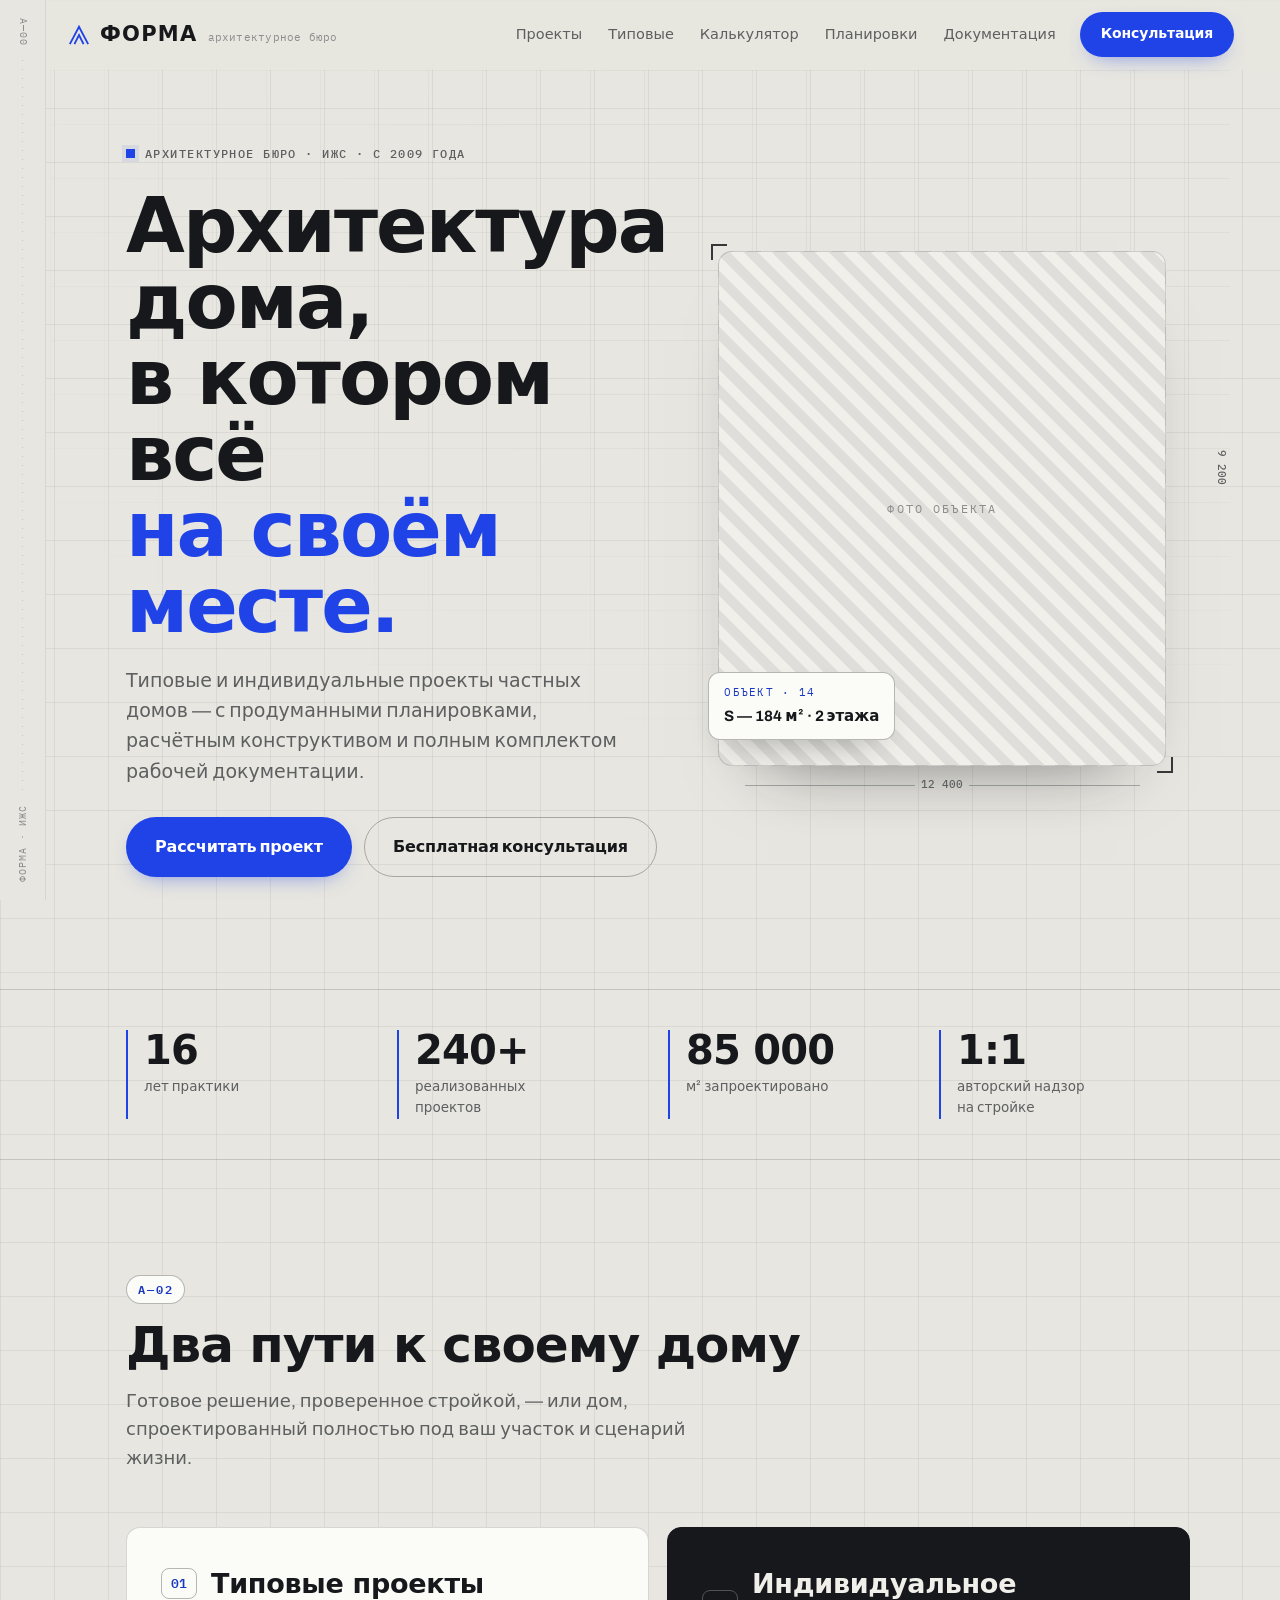
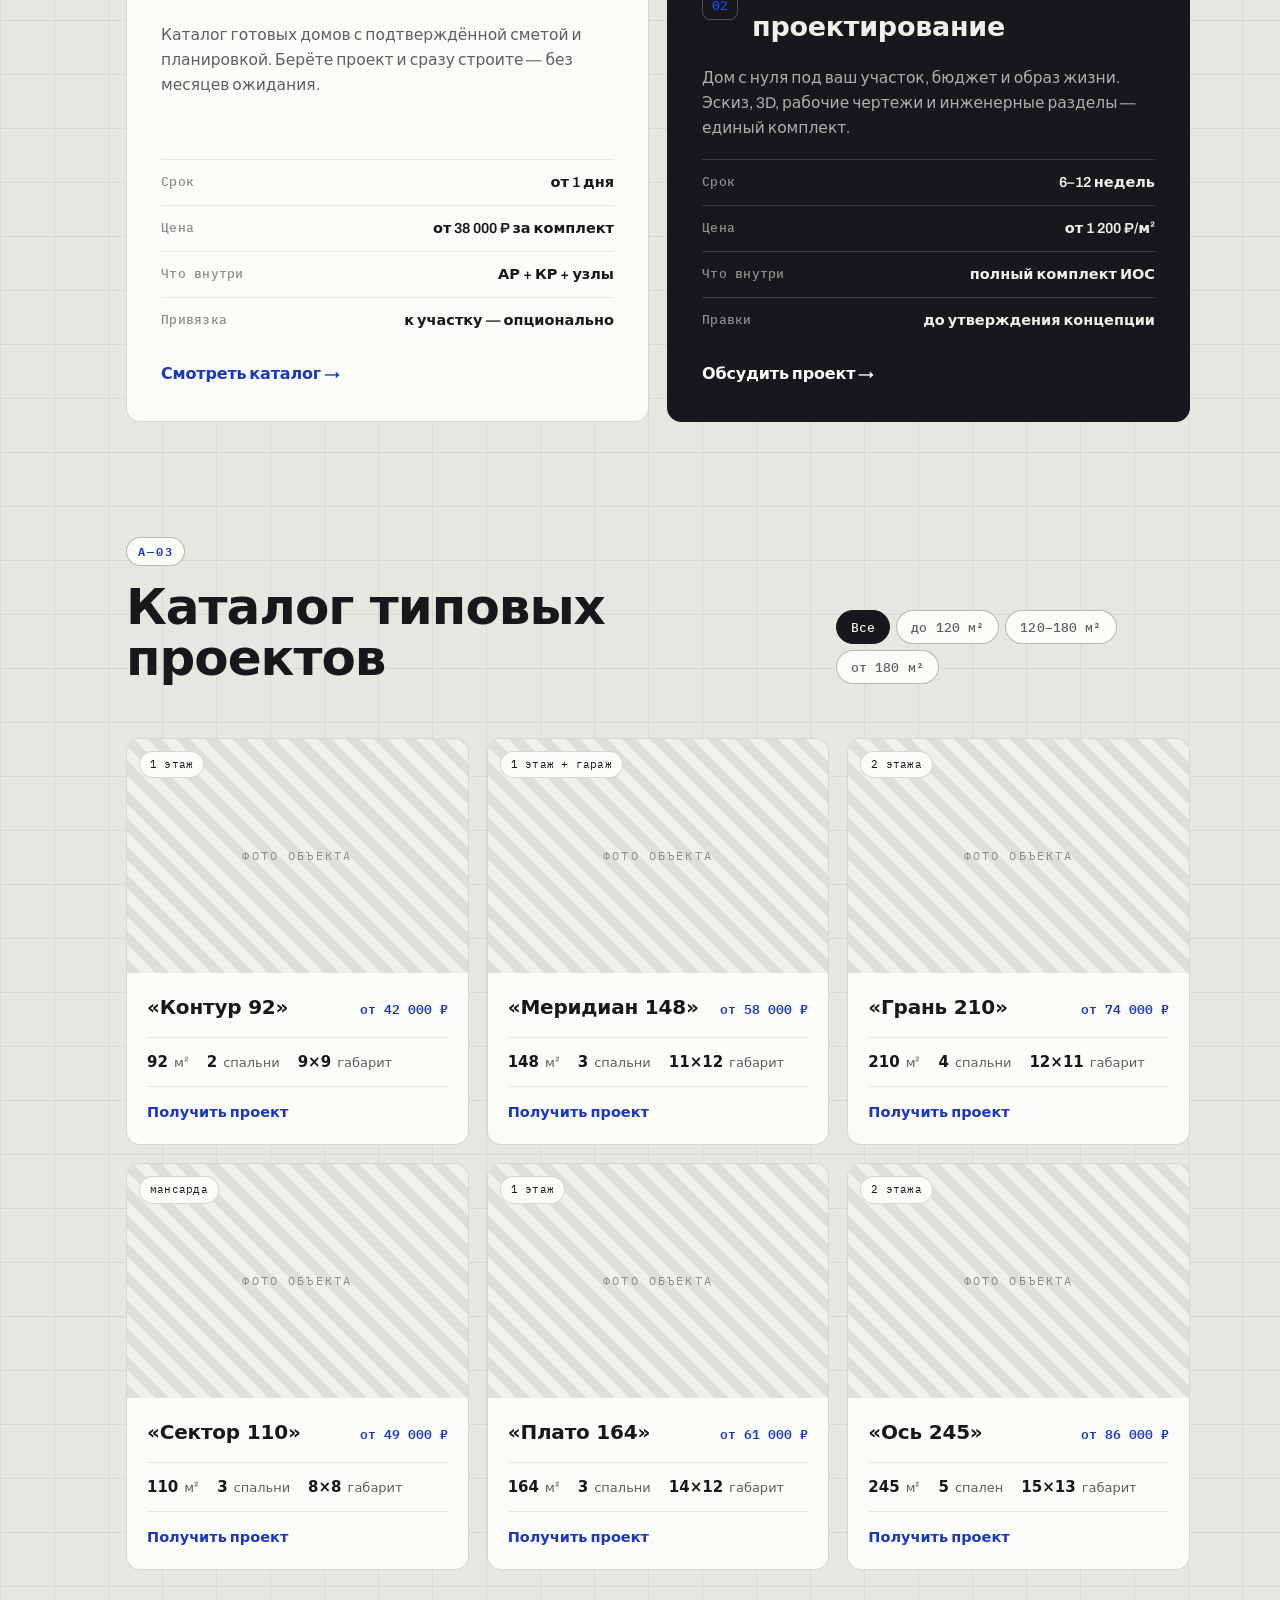
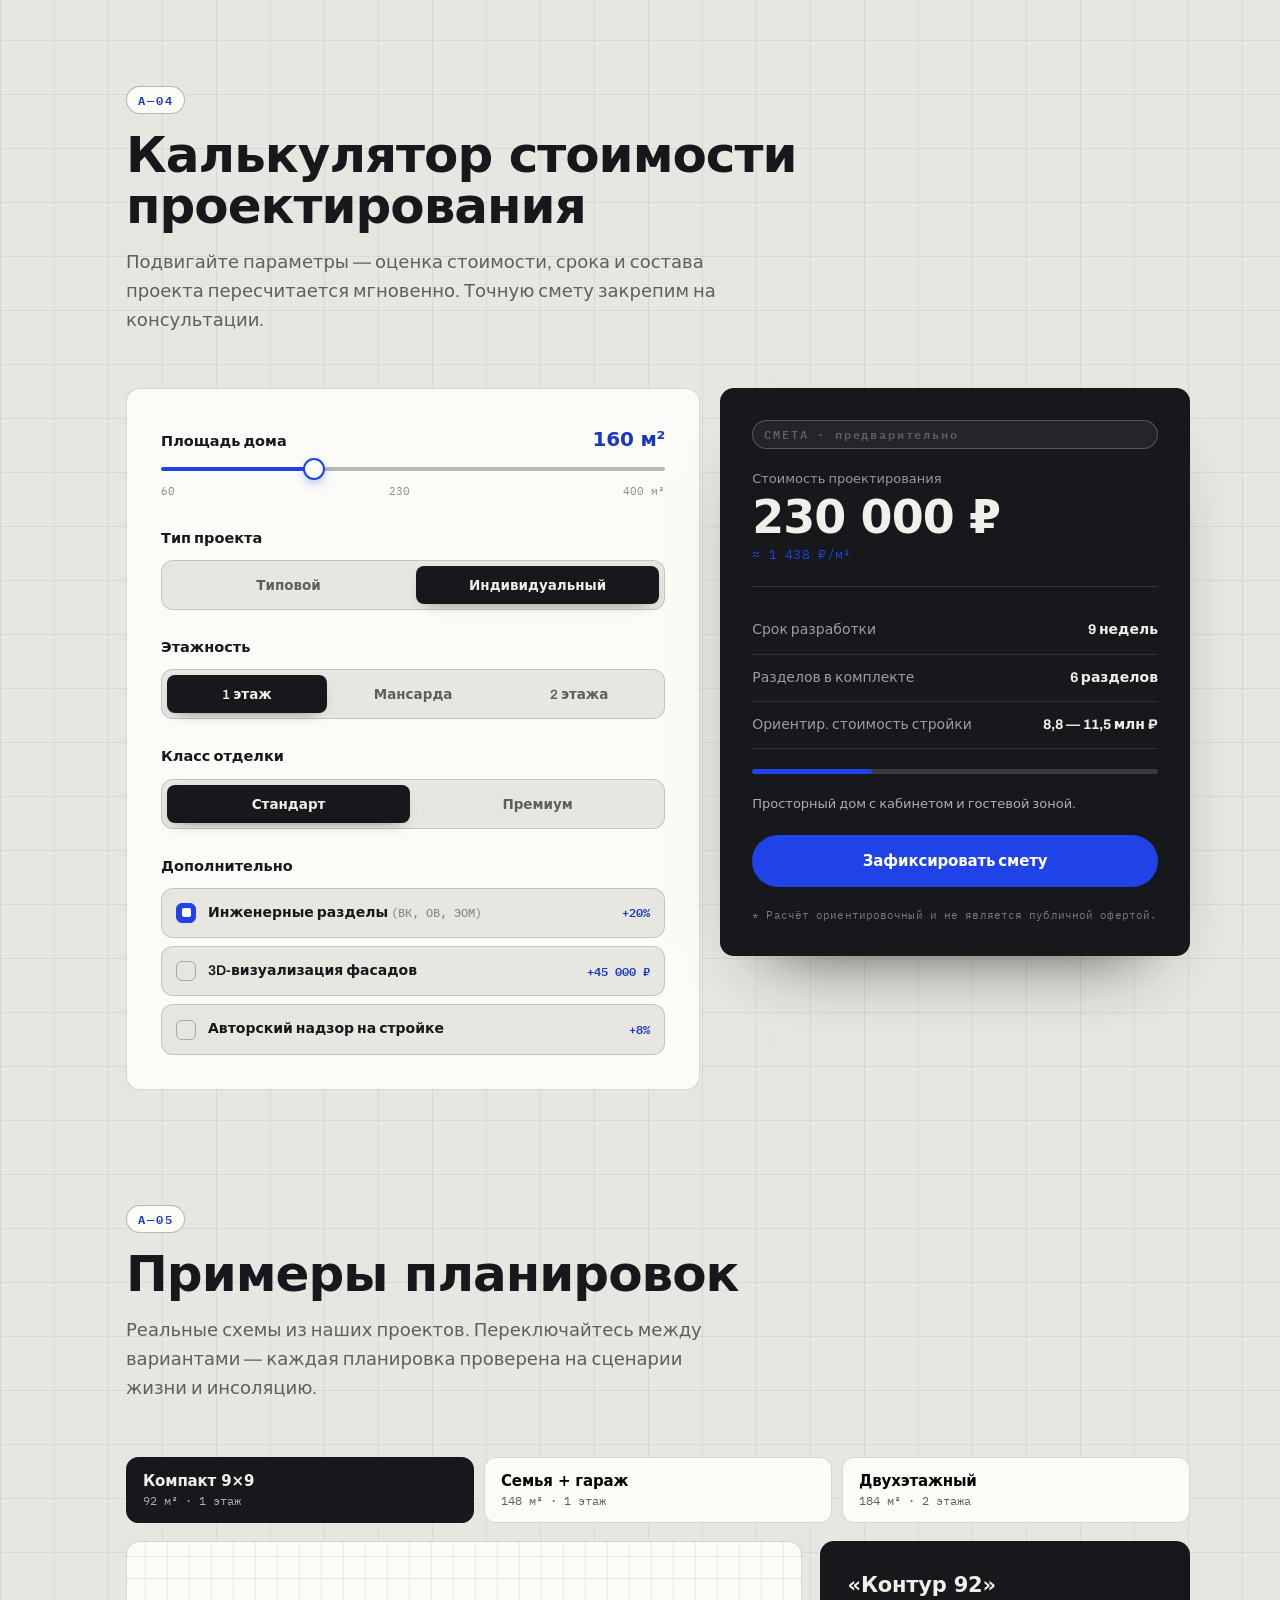
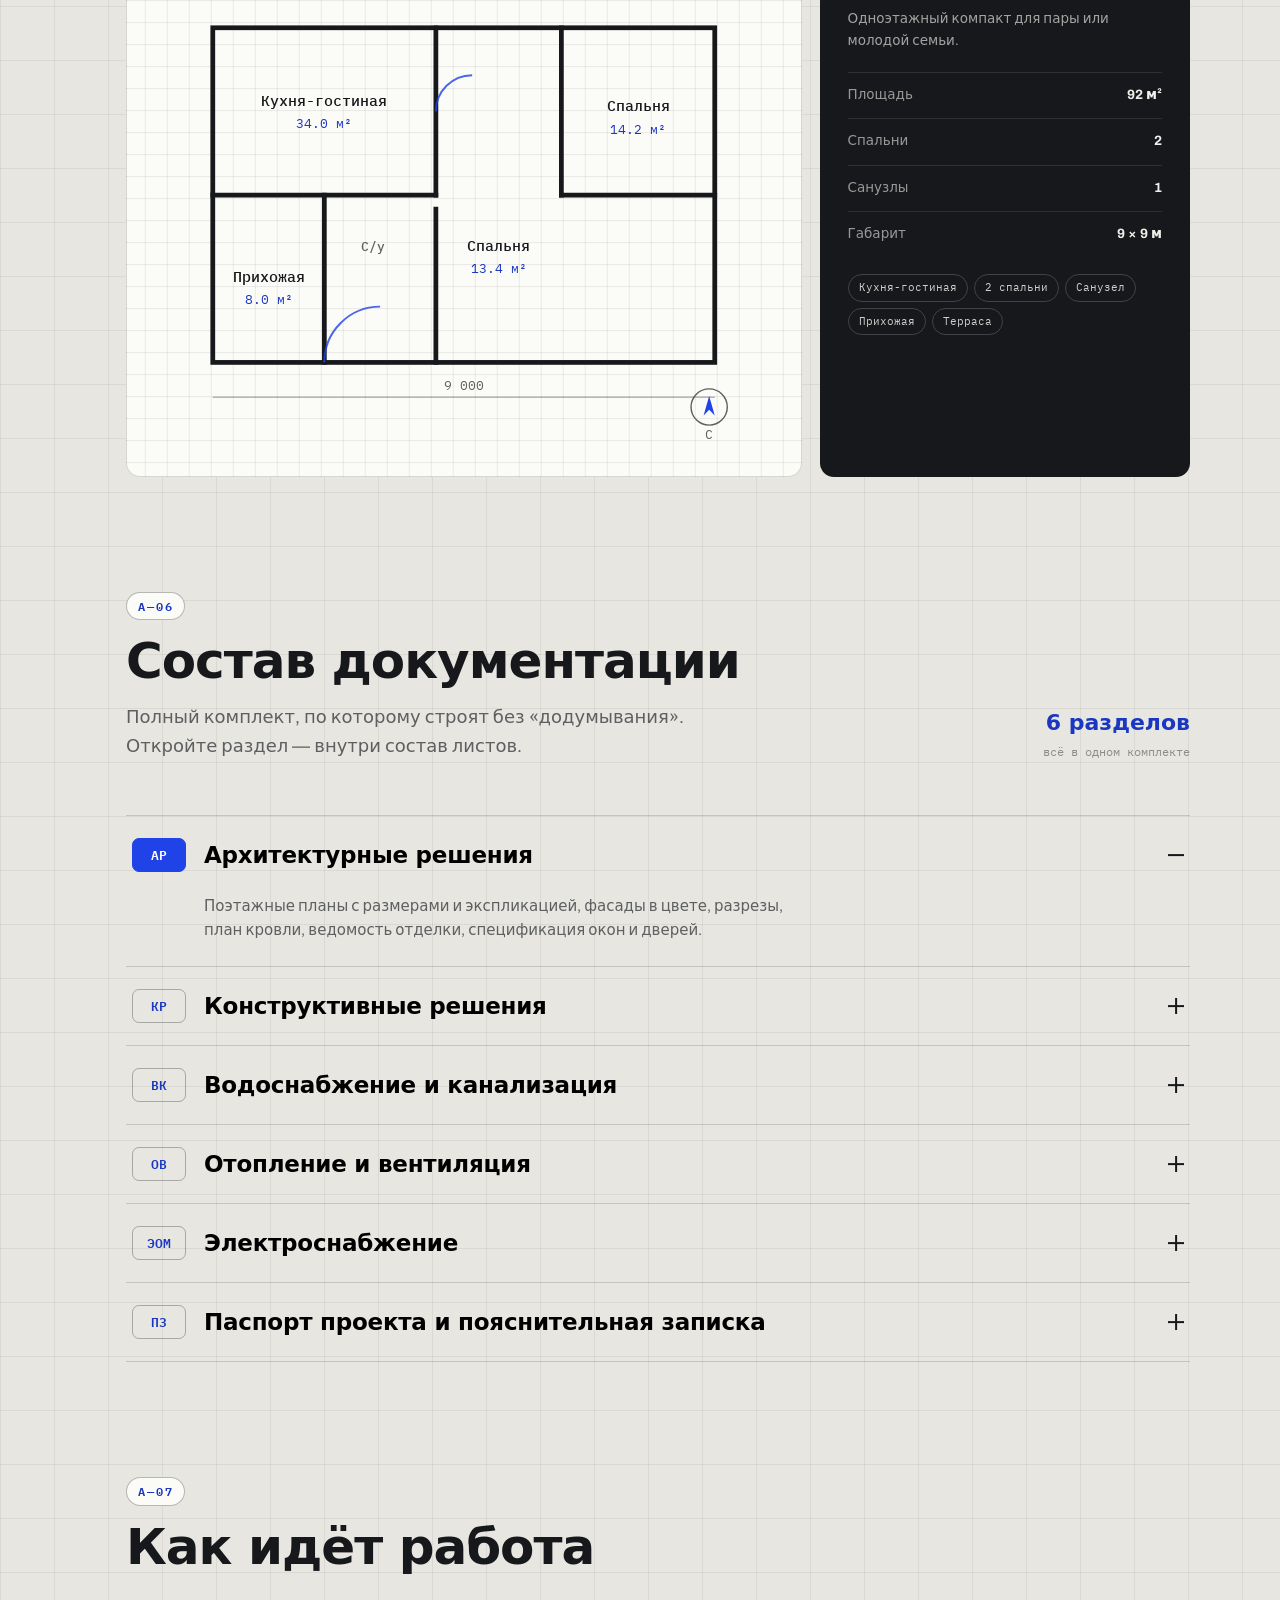
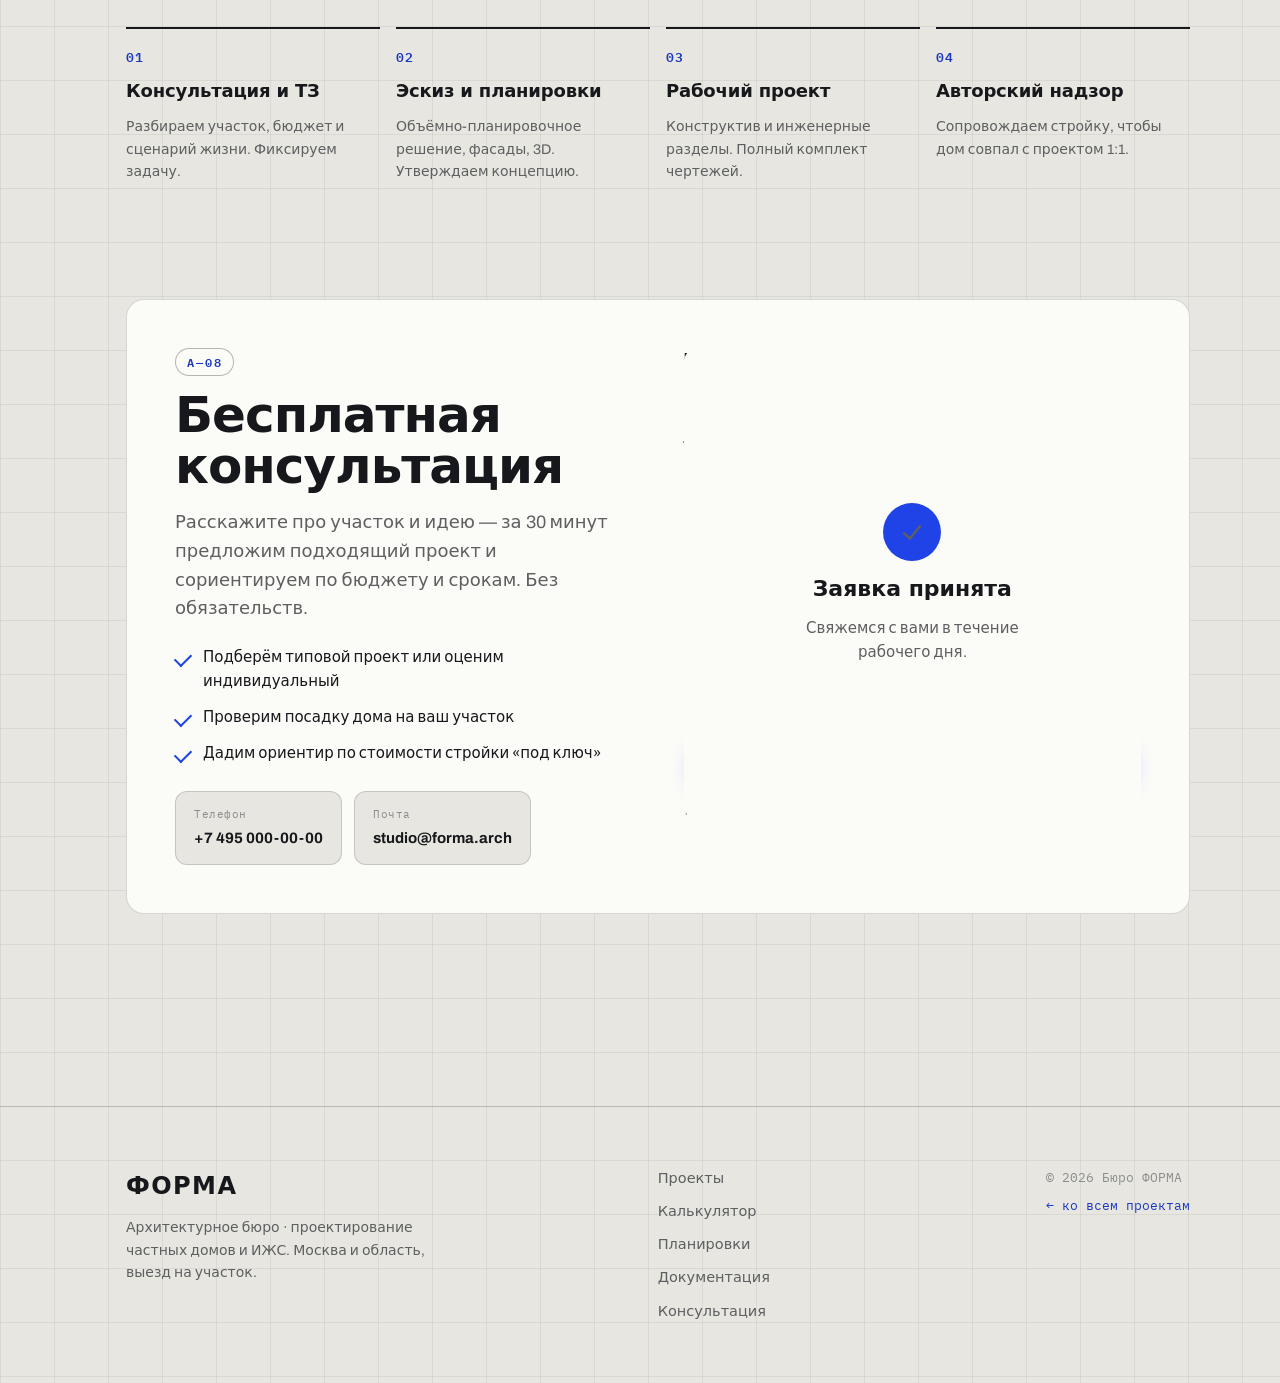
==== commit 3726b127: "fix(architecture): dim right side, new catalog images, floor switcher Co-Authored-By: Claude Sonnet " ====
--- a/architecture/index.html
+++ b/architecture/index.html
@@ -85,7 +85,7 @@
         <span class="hero__spec-val">S — 184&nbsp;м² · 2 этажа</span>
       </figcaption>
       <span class="dim dim--bottom" aria-hidden="true"><i></i><b>12&nbsp;400</b><i></i></span>
-      <span class="dim dim--left" aria-hidden="true"><i></i><b>9&nbsp;200</b><i></i></span>
+      <span class="dim dim--right" aria-hidden="true"><i></i><b>9&nbsp;200</b><i></i></span>
       <span class="corner corner--tl" aria-hidden="true"></span>
       <span class="corner corner--br" aria-hidden="true"></span>
     </figure>
@@ -161,7 +161,7 @@
   <div class="cat__grid" id="catGrid">
     <article class="house reveal" data-cat="compact">
       <div class="img house__img">
-        <img loading="lazy" src="https://images.unsplash.com/photo-1512917774080-9991f1c4c750?auto=format&fit=crop&w=900&q=80" alt="Типовой проект — компактный одноэтажный дом" onerror="this.closest('.img').classList.add('img--fail')" />
+        <img loading="lazy" src="https://images.unsplash.com/photo-1568605114967-8130f3a36994?auto=format&fit=crop&w=900&q=80" alt="Типовой проект — компактный одноэтажный дом" onerror="this.closest('.img').classList.add('img--fail')" />
         <span class="house__tag">1 этаж</span>
       </div>
       <div class="house__body">
@@ -175,7 +175,7 @@
 
     <article class="house reveal" data-cat="family">
       <div class="img house__img">
-        <img loading="lazy" src="https://images.unsplash.com/photo-1564013799919-ab600027ffc6?auto=format&fit=crop&w=900&q=80" alt="Типовой проект — семейный дом с гаражом" onerror="this.closest('.img').classList.add('img--fail')" />
+        <img loading="lazy" src="https://images.unsplash.com/photo-1570129477492-45c003edd2be?auto=format&fit=crop&w=900&q=80" alt="Типовой проект — семейный дом с гаражом" onerror="this.closest('.img').classList.add('img--fail')" />
         <span class="house__tag">1 этаж + гараж</span>
       </div>
       <div class="house__body">
@@ -203,7 +203,7 @@
 
     <article class="house reveal" data-cat="compact">
       <div class="img house__img">
-        <img loading="lazy" src="https://images.unsplash.com/photo-1600585154340-be6161a56a0c?auto=format&fit=crop&w=900&q=80" alt="Типовой проект — дом для узкого участка" onerror="this.closest('.img').classList.add('img--fail')" />
+        <img loading="lazy" src="https://images.unsplash.com/photo-1449844908441-8829872d2607?auto=format&fit=crop&w=900&q=80" alt="Типовой проект — дом с мансардой" onerror="this.closest('.img').classList.add('img--fail')" />
         <span class="house__tag">мансарда</span>
       </div>
       <div class="house__body">
@@ -350,6 +350,10 @@
 
     <div class="plans__stage">
       <div class="plan__draw">
+        <div class="floor-sw" id="floorSw" hidden>
+          <button class="floor-btn is-active" data-floor="p3">1-й этаж</button>
+          <button class="floor-btn" data-floor="p3f2">2-й этаж</button>
+        </div>
         <!-- PLAN 1 -->
         <svg class="planSvg is-active" id="p1" viewBox="0 0 440 340" role="img" aria-label="Планировка Компакт 9×9, 92 м²">
           <g class="pl-walls">
@@ -454,6 +458,46 @@
           </g>
           <g class="pl-north"><circle cx="376" cy="58" r="13"/><path d="M376 50 L372 64 L376 60 L380 64 Z"/><text x="376" y="81" class="nlbl">С</text></g>
         </svg>
+        <!-- PLAN 3 — 2nd floor -->
+        <svg class="planSvg" id="p3f2" viewBox="0 0 440 340" role="img" aria-label="Планировка Двухэтажный дом, 2-й этаж, 184 м²">
+          <g class="pl-walls">
+            <rect x="50" y="40" width="340" height="240" />
+            <line x1="230" y1="40" x2="230" y2="280" />
+            <line x1="50" y1="168" x2="230" y2="168" />
+            <line x1="310" y1="40" x2="310" y2="280" />
+            <line x1="230" y1="180" x2="310" y2="180" />
+            <line x1="310" y1="198" x2="390" y2="198" />
+          </g>
+          <g class="pl-stair">
+            <rect x="242" y="52" width="60" height="116" class="st-box"/>
+            <line x1="242" y1="66" x2="302" y2="66"/><line x1="242" y1="80" x2="302" y2="80"/>
+            <line x1="242" y1="94" x2="302" y2="94"/><line x1="242" y1="108" x2="302" y2="108"/>
+            <line x1="242" y1="122" x2="302" y2="122"/><line x1="242" y1="136" x2="302" y2="136"/>
+            <line x1="242" y1="150" x2="302" y2="150"/>
+          </g>
+          <g class="pl-door">
+            <path d="M160 168 a32 32 0 0 0 32 -32" />
+            <path d="M80 280 a28 28 0 0 0 28 -28" />
+            <path d="M310 94 a26 26 0 0 0 26 26" />
+            <path d="M310 224 a22 22 0 0 0 22 -22" />
+          </g>
+          <g class="pl-txt">
+            <text x="140" y="100" class="rm">Спальня</text>
+            <text x="140" y="116" class="rm">главная</text>
+            <text x="140" y="134" class="ar">21 м²</text>
+            <text x="140" y="238" class="rm">Спальня</text>
+            <text x="140" y="254" class="ar">16 м²</text>
+            <text x="272" y="165" class="rm rm--sm">Холл · коридор</text>
+            <text x="272" y="240" class="rm rm--sm">Гардероб</text>
+            <text x="350" y="110" class="rm">Спальня</text>
+            <text x="350" y="126" class="ar">14 м²</text>
+            <text x="350" y="244" class="rm rm--sm">Санузел</text>
+          </g>
+          <g class="pl-dim">
+            <line x1="50" y1="302" x2="390" y2="302" /><text x="220" y="297" class="dm">11 000 · 2-й этаж</text>
+          </g>
+          <g class="pl-north"><circle cx="376" cy="58" r="13"/><path d="M376 50 L372 64 L376 60 L380 64 Z"/><text x="376" y="81" class="nlbl">С</text></g>
+        </svg>
       </div>
 
       <aside class="plan__info" id="planInfo">
--- a/architecture/styles.css
+++ b/architecture/styles.css
@@ -35,6 +35,10 @@
   font-family:var(--s);font-size:16px;line-height:1.6;
   -webkit-font-smoothing:antialiased;text-rendering:optimizeLegibility;
   overflow-x:hidden;
+  background-image:
+    linear-gradient(rgba(22,24,27,.065) 1px,transparent 1px),
+    linear-gradient(90deg,rgba(22,24,27,.065) 1px,transparent 1px);
+  background-size:54px 54px;
 }
 a{color:inherit;text-decoration:none}
 ul{list-style:none}
@@ -159,9 +163,9 @@
   font-size:11px;color:var(--ink-2)}
 .dim i{height:1px;background:var(--line-2);flex:1;min-width:18px}
 .dim b{font-weight:500}
-.dim--bottom{left:6%;right:6%;bottom:-2px;transform:translateY(50%)}
-.dim--left{flex-direction:column;left:-2px;top:14%;bottom:30%;transform:translateX(-130%);writing-mode:vertical-rl}
-.dim--left i{width:1px;height:auto}
+.dim--bottom{left:6%;right:6%;bottom:-28px}
+.dim--right{flex-direction:column;right:-2px;top:12%;bottom:28%;transform:translateX(130%);writing-mode:vertical-rl}
+.dim--right i{width:1px;height:auto}
 .corner{position:absolute;width:16px;height:16px;border-color:var(--accent);opacity:.85}
 .corner--tl{left:-7px;top:-7px;border-left:2px solid;border-top:2px solid}
 .corner--br{right:-7px;bottom:-7px;border-right:2px solid;border-bottom:2px solid}
@@ -293,6 +297,15 @@
 .calc__result .btn--solid{box-shadow:none}
 .result__note{font-family:var(--m);font-size:10.5px;color:rgba(240,239,234,.45);letter-spacing:.01em}
 
+/* floor switcher (inside plan__draw) */
+.floor-sw{display:flex;gap:6px;position:absolute;top:12px;right:12px;z-index:2}
+.floor-sw[hidden]{display:none}
+.floor-btn{font-family:var(--m);font-size:11px;font-weight:600;letter-spacing:.04em;
+  padding:6px 13px;border-radius:100px;border:1px solid var(--line-2);
+  background:var(--paper-3);color:var(--ink-2);cursor:pointer;transition:.2s var(--ease)}
+.floor-btn:hover{border-color:var(--ink);color:var(--ink)}
+.floor-btn.is-active{background:var(--ink);border-color:var(--ink);color:var(--paper-2)}
+
 /* ---------- PLANS ---------- */
 .plans__wrap{display:flex;flex-direction:column;gap:18px}
 .plans__tabs{display:grid;grid-template-columns:repeat(3,1fr);gap:10px}
